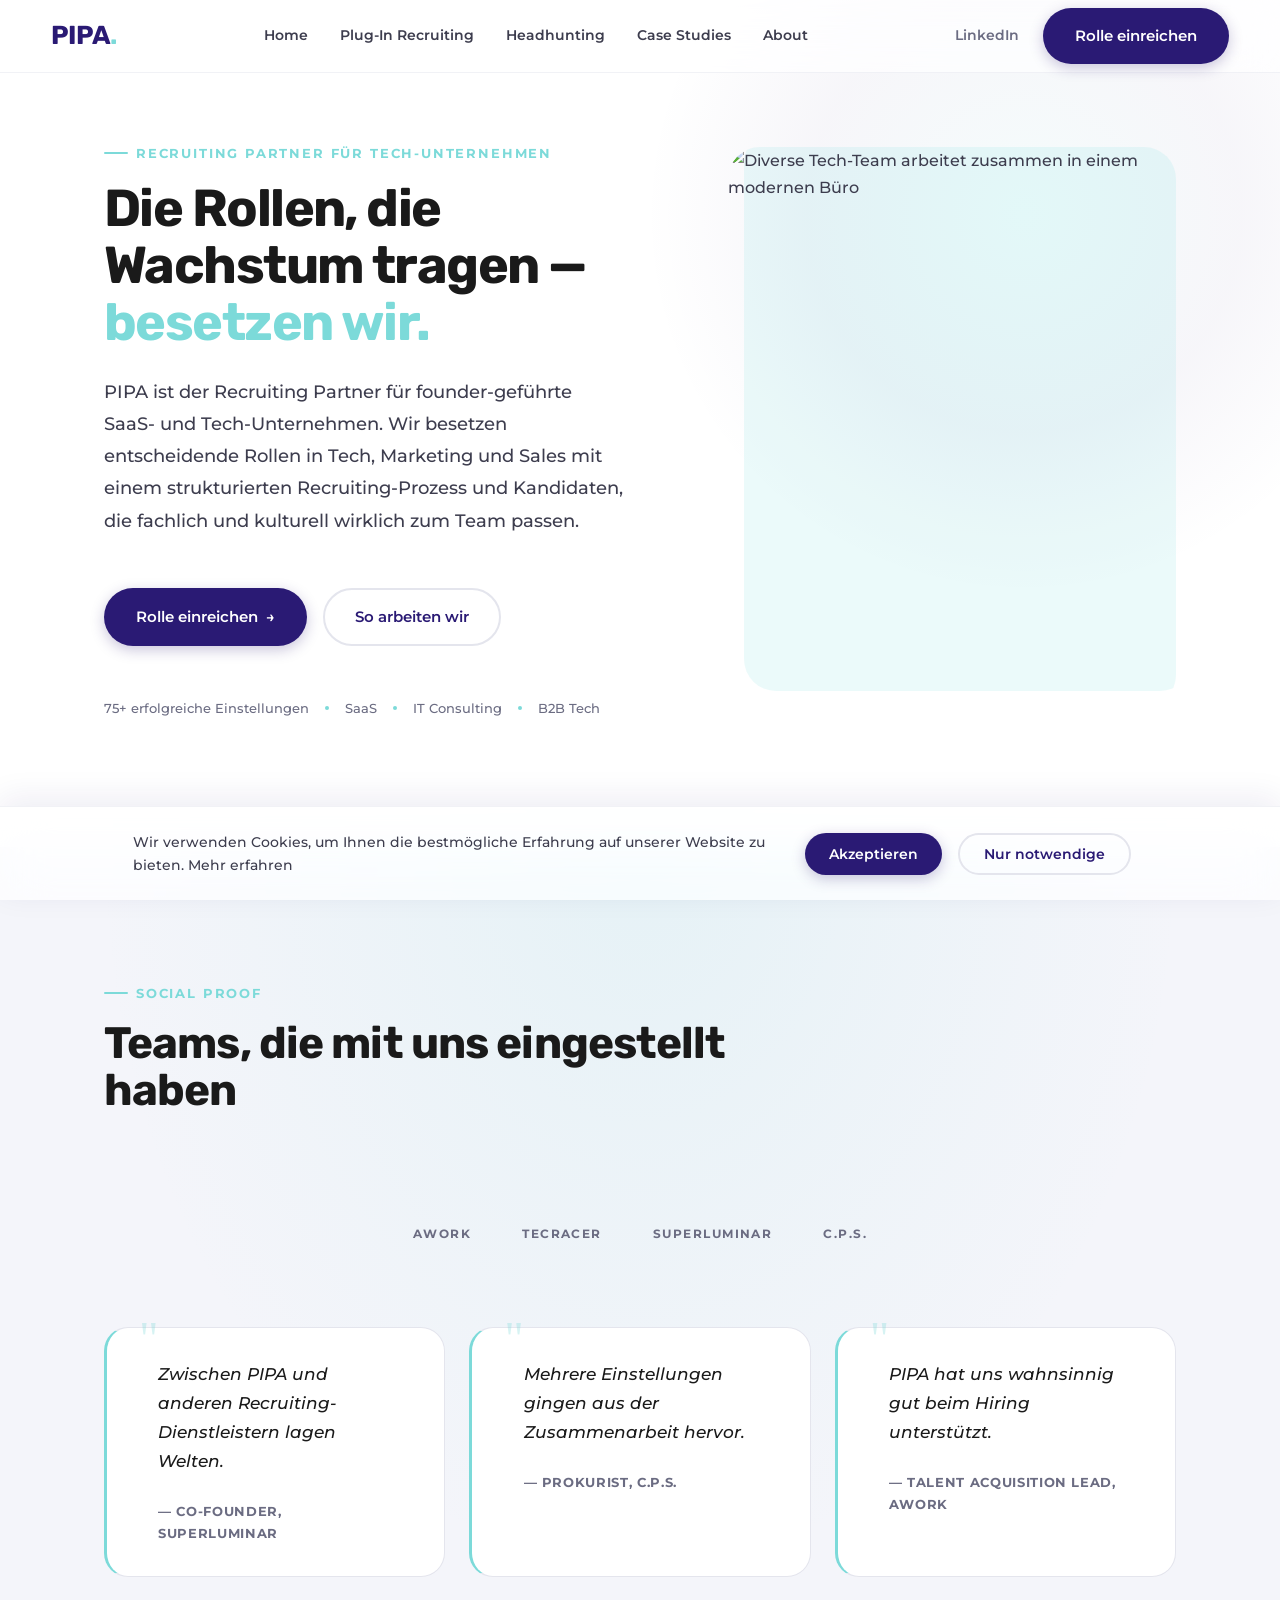
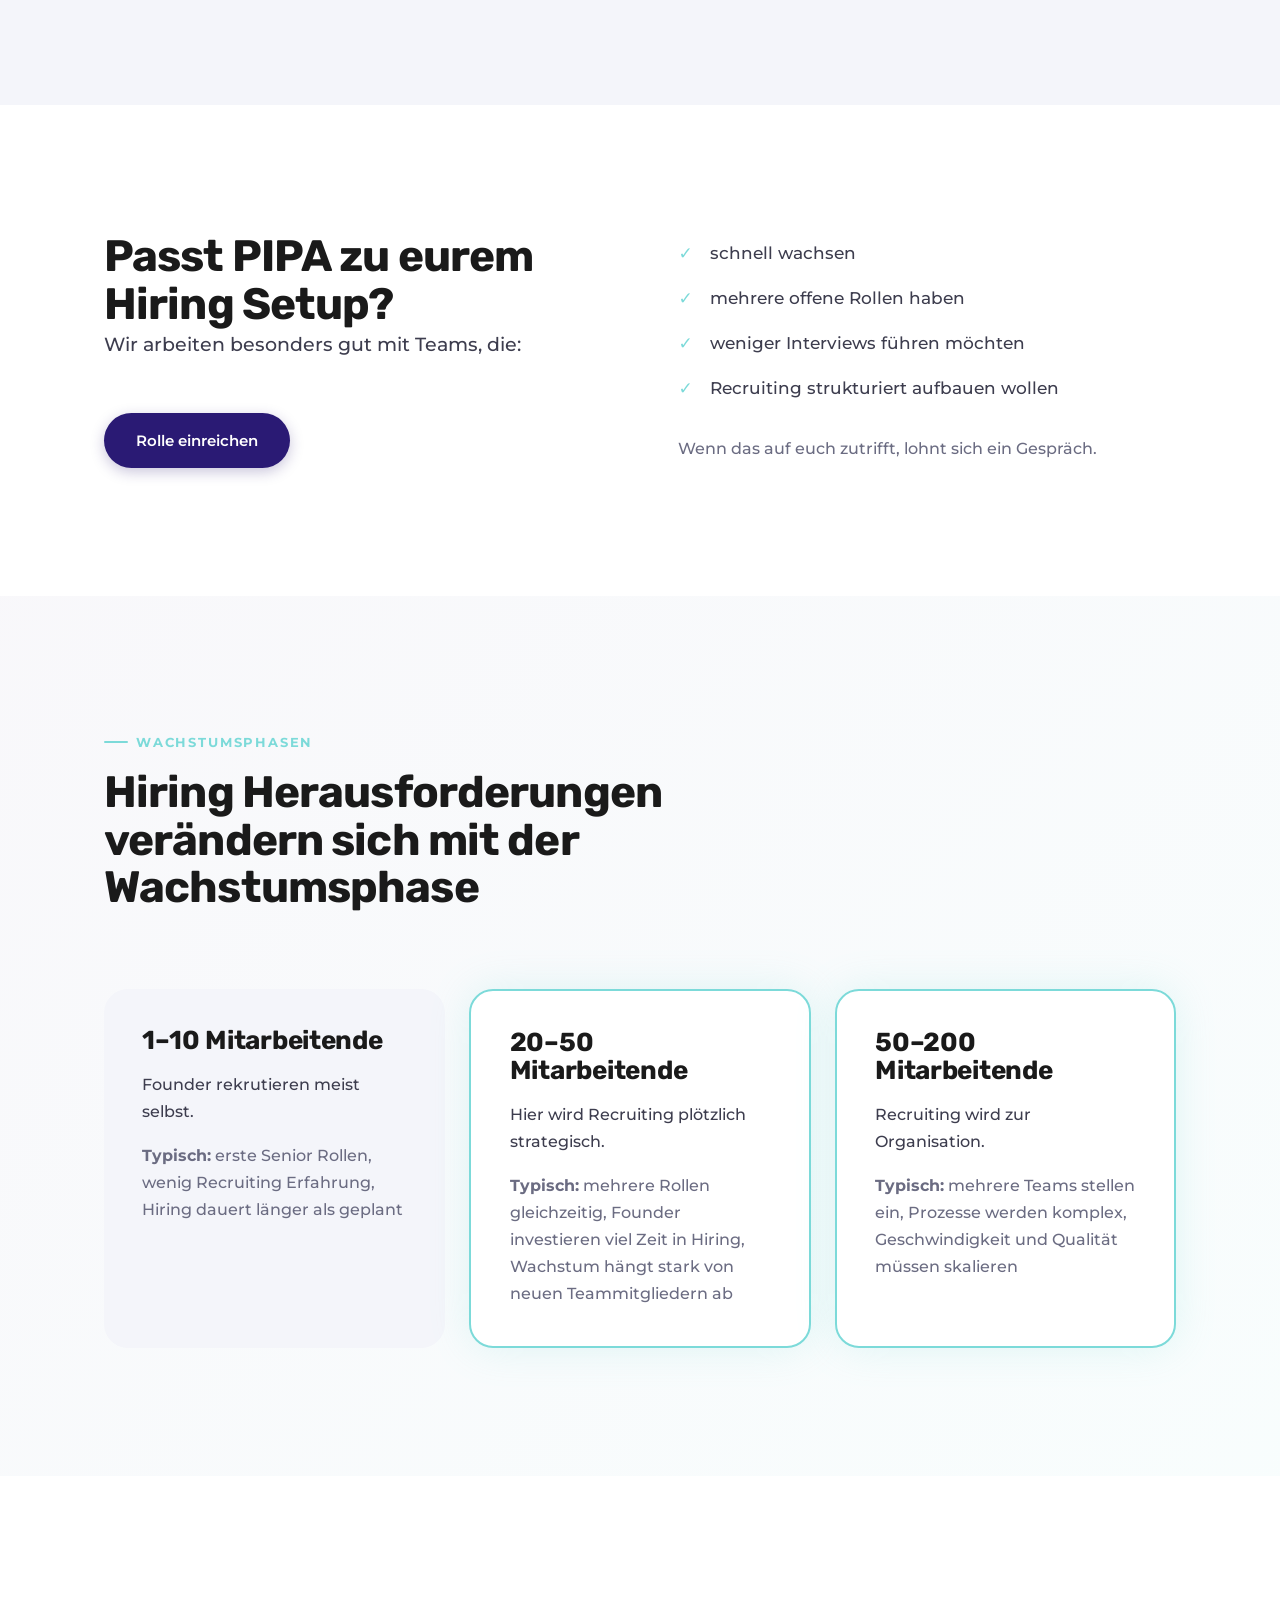
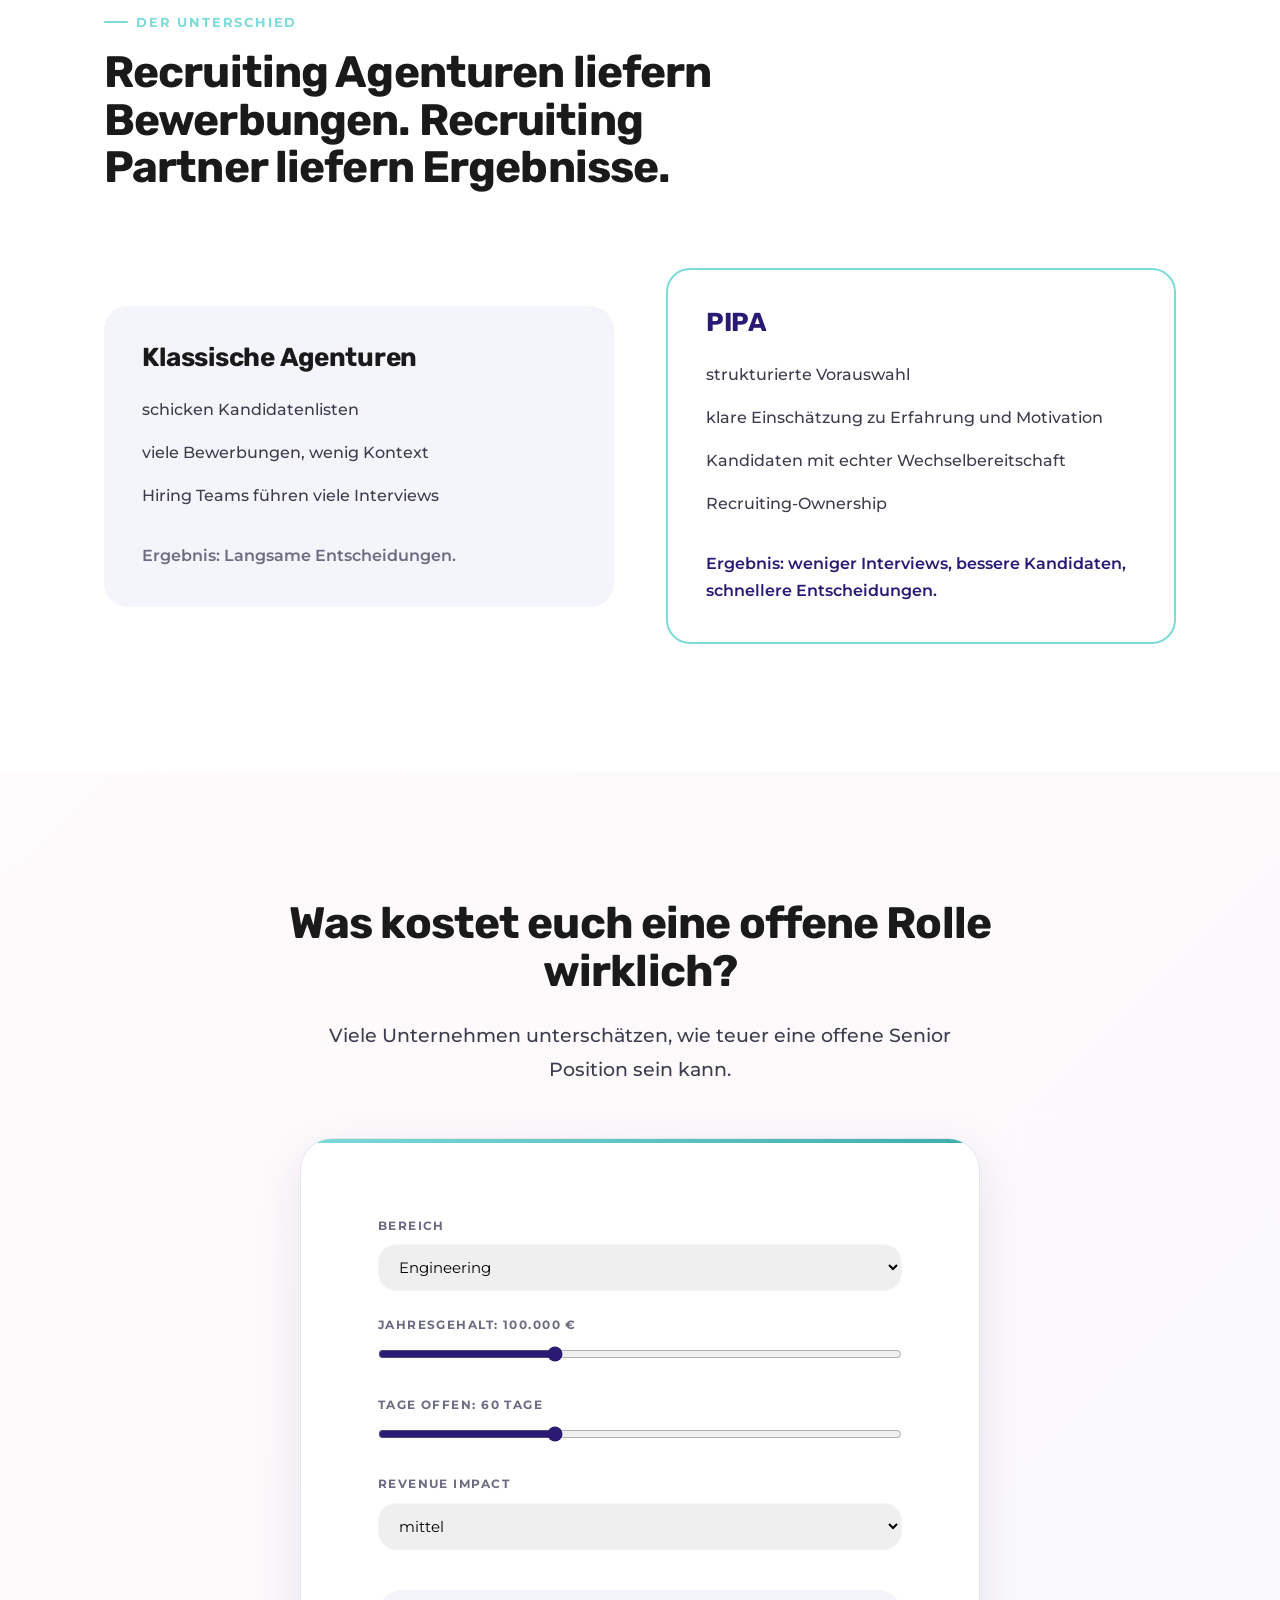
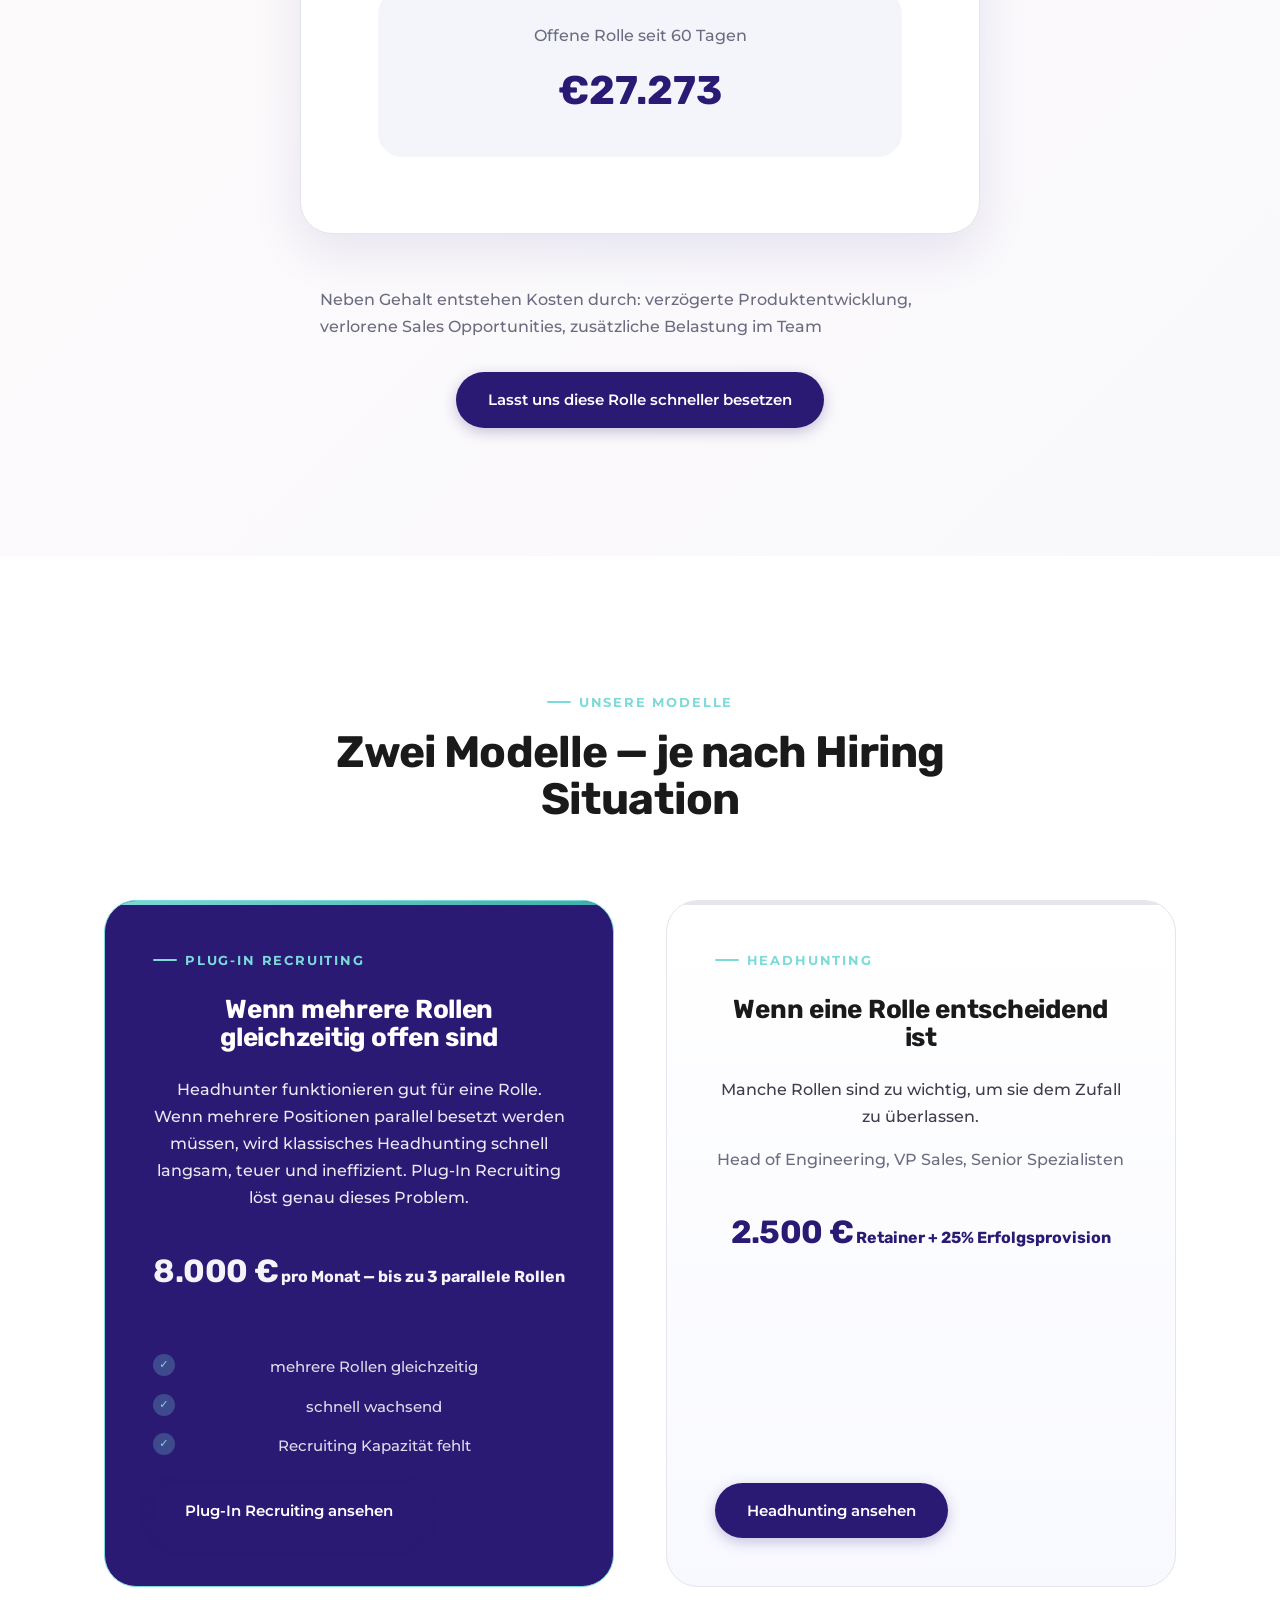
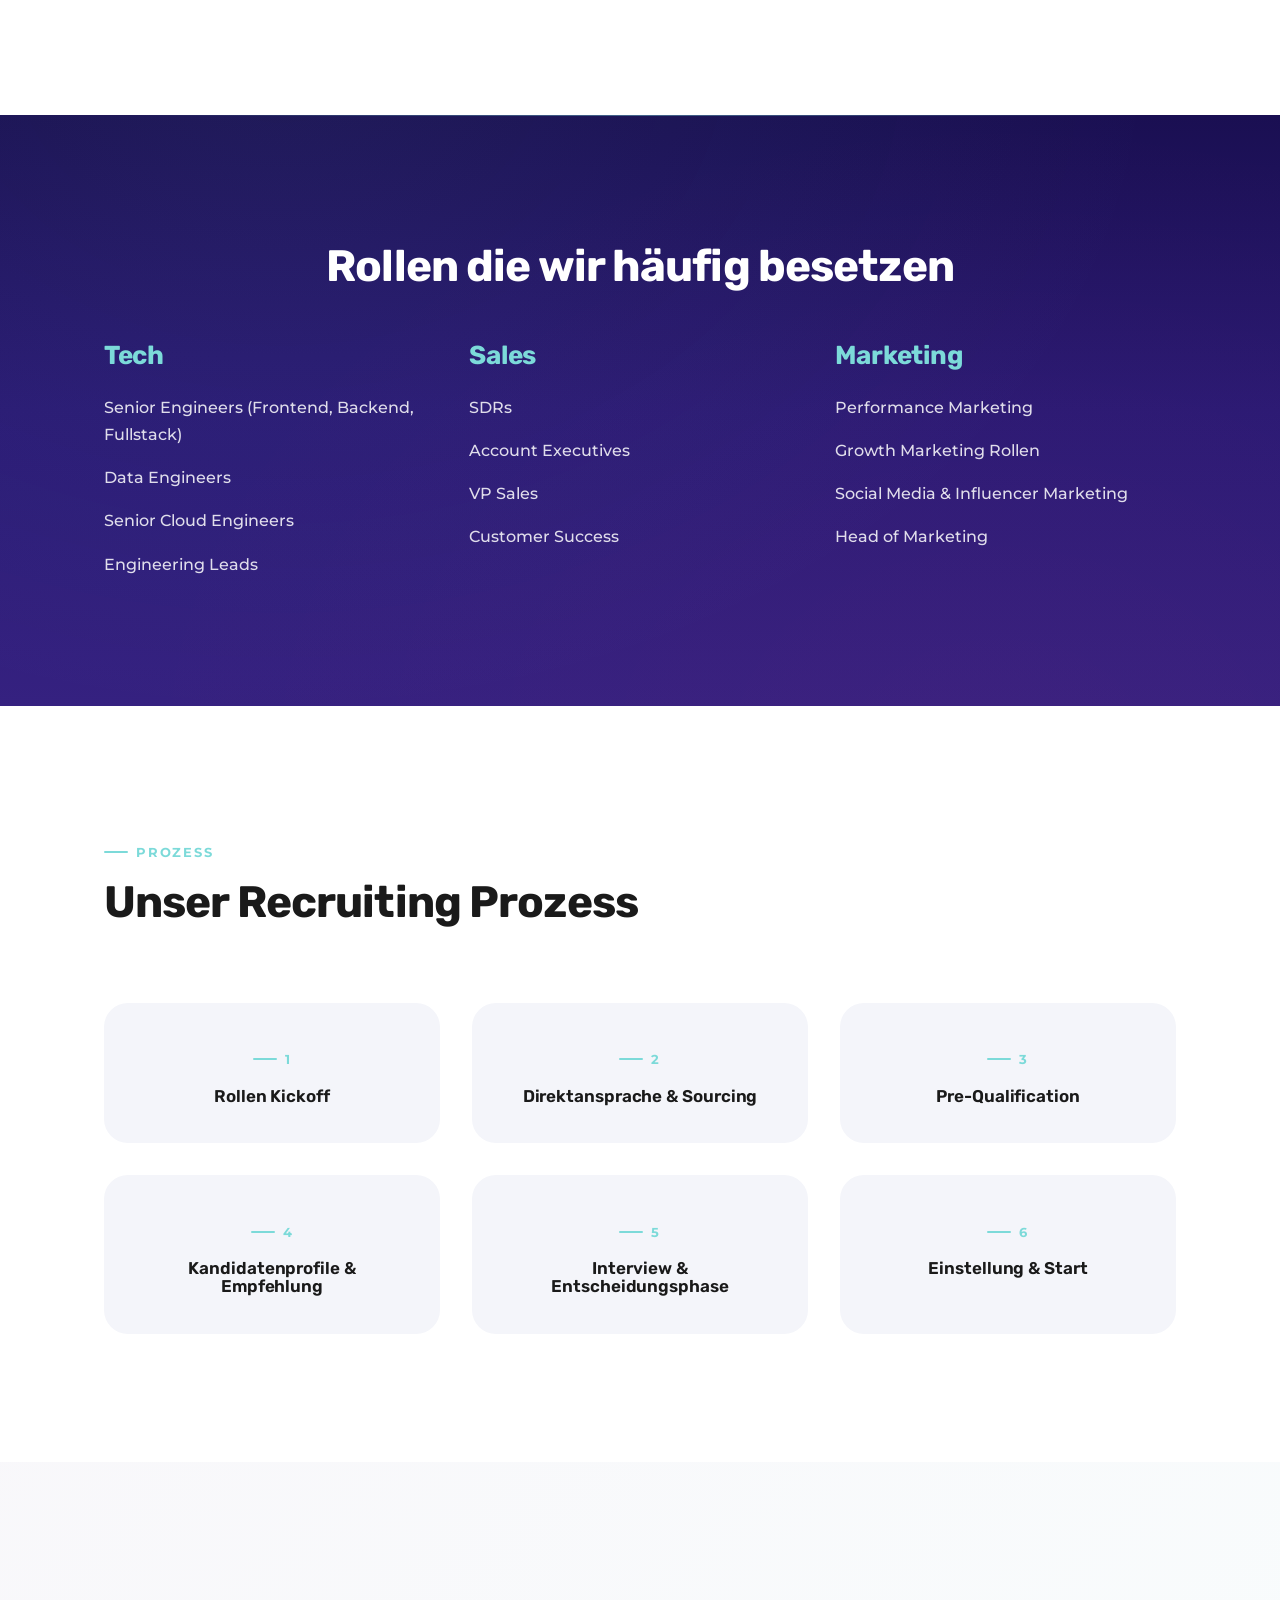
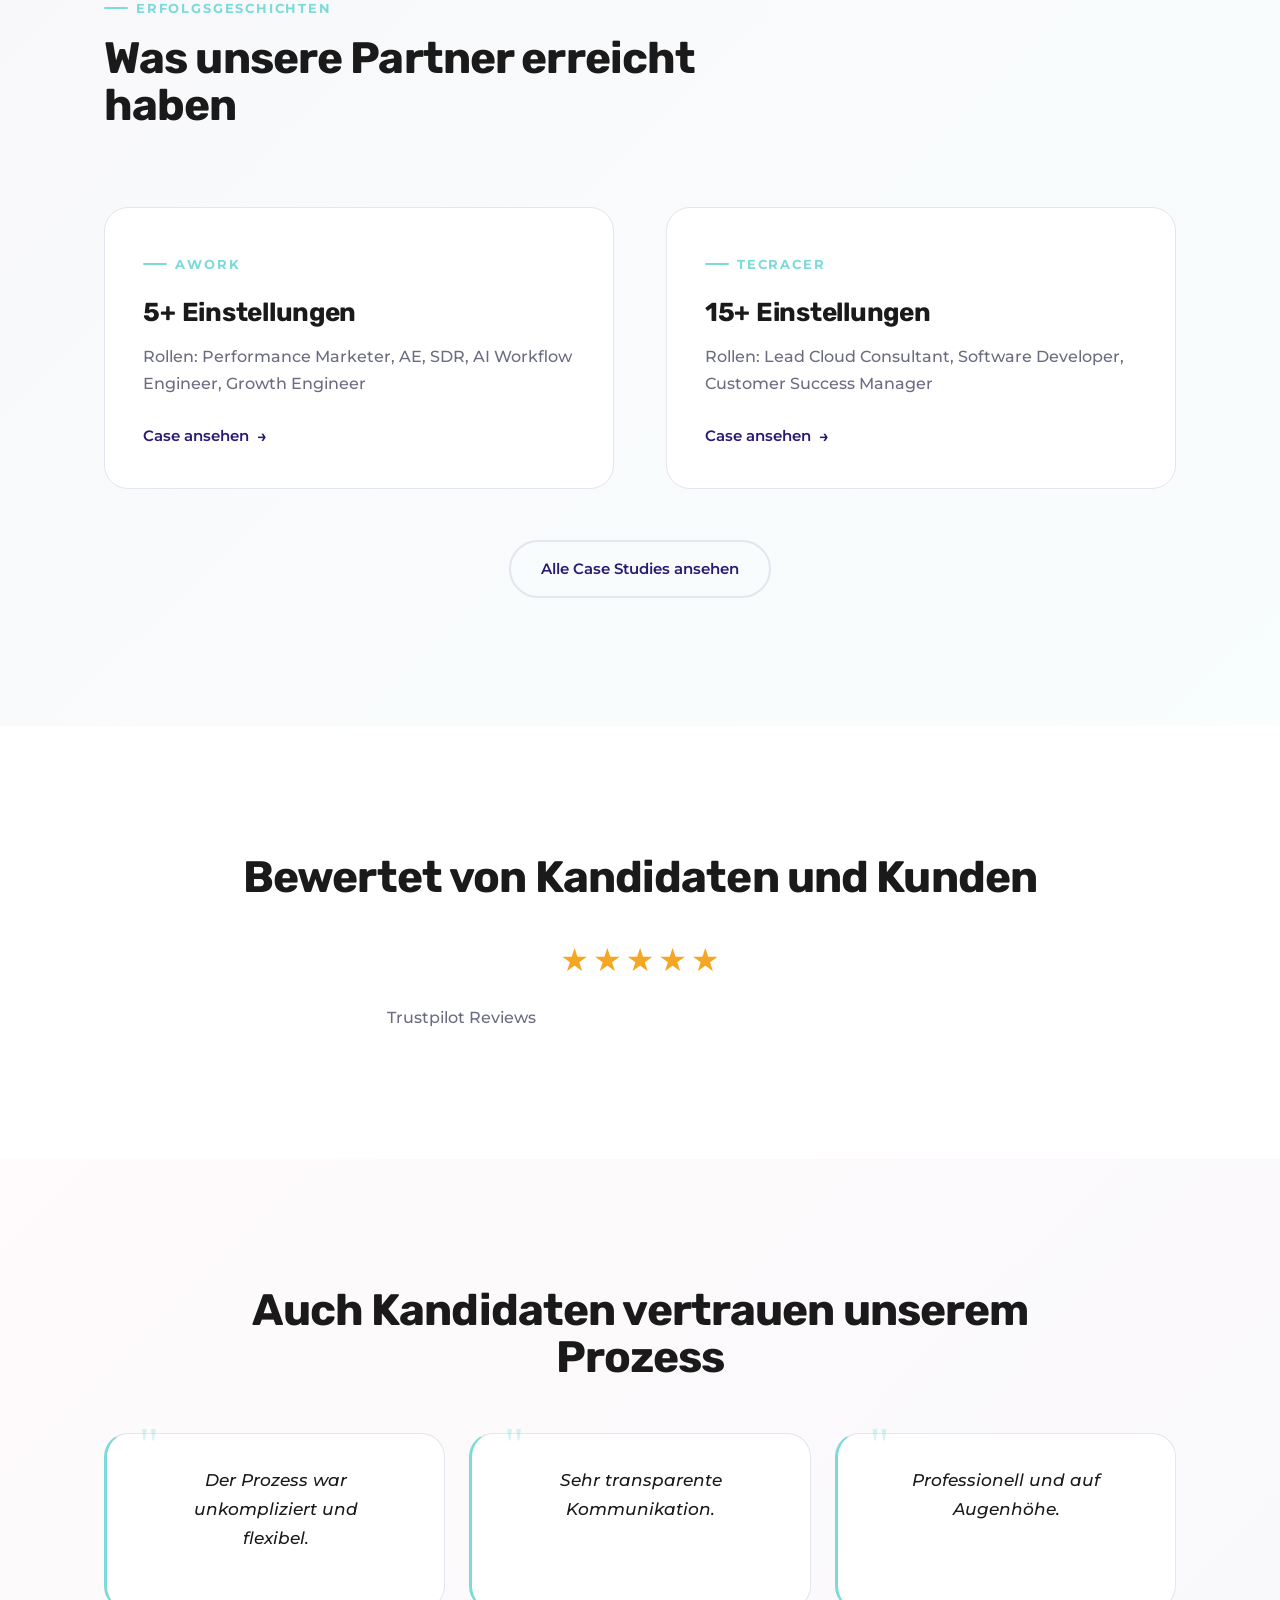
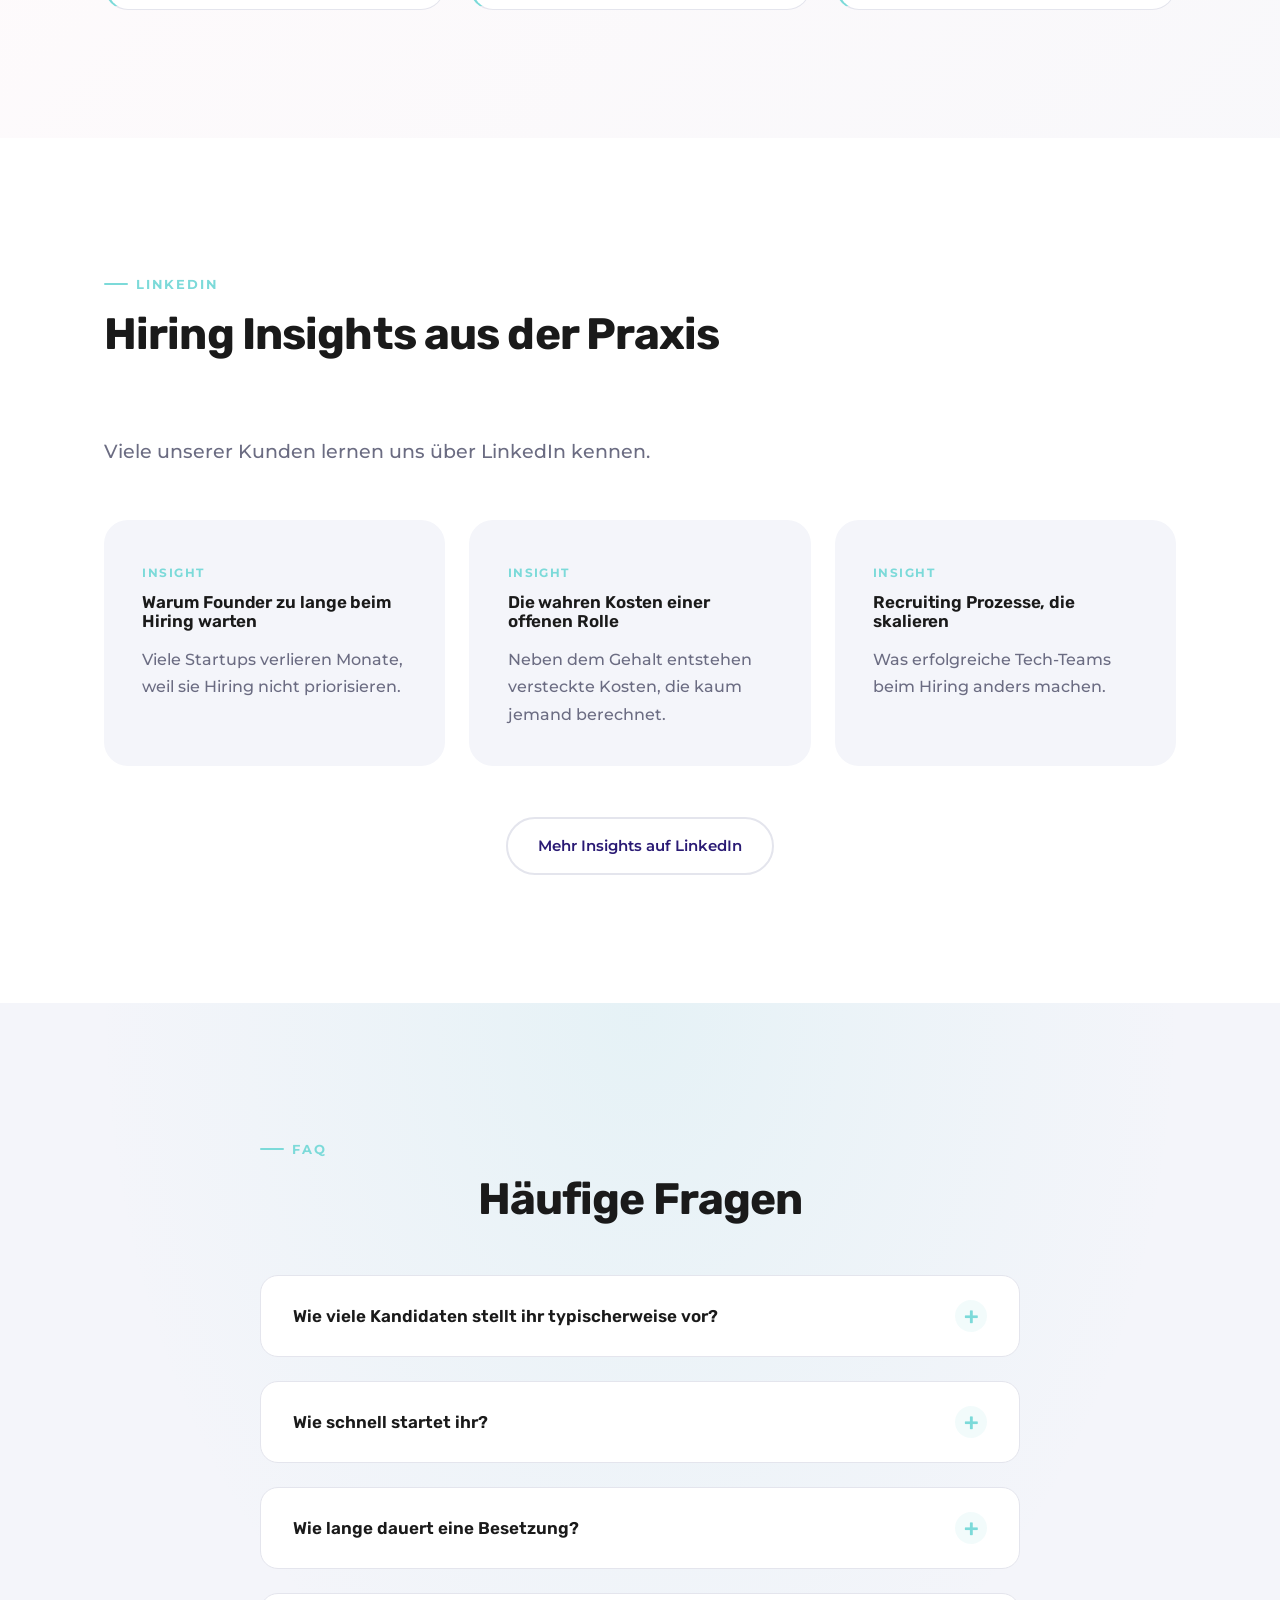
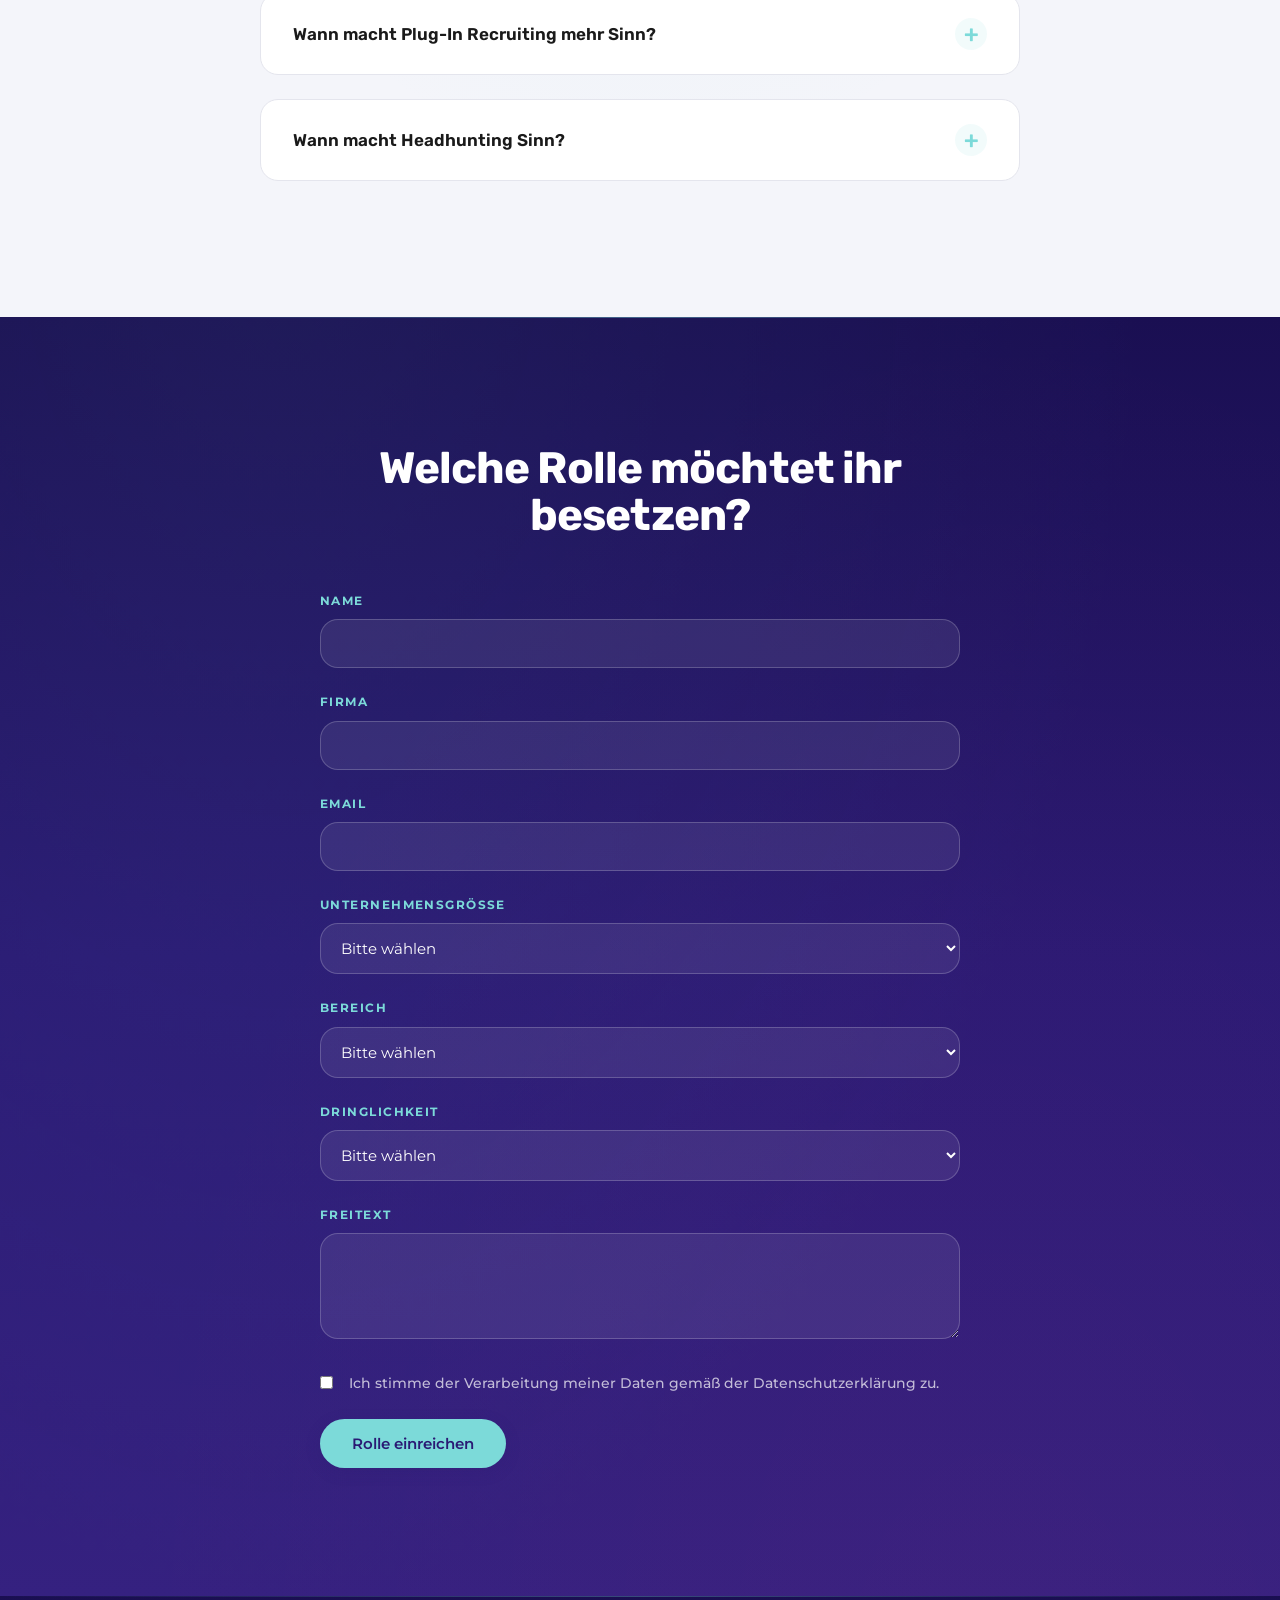
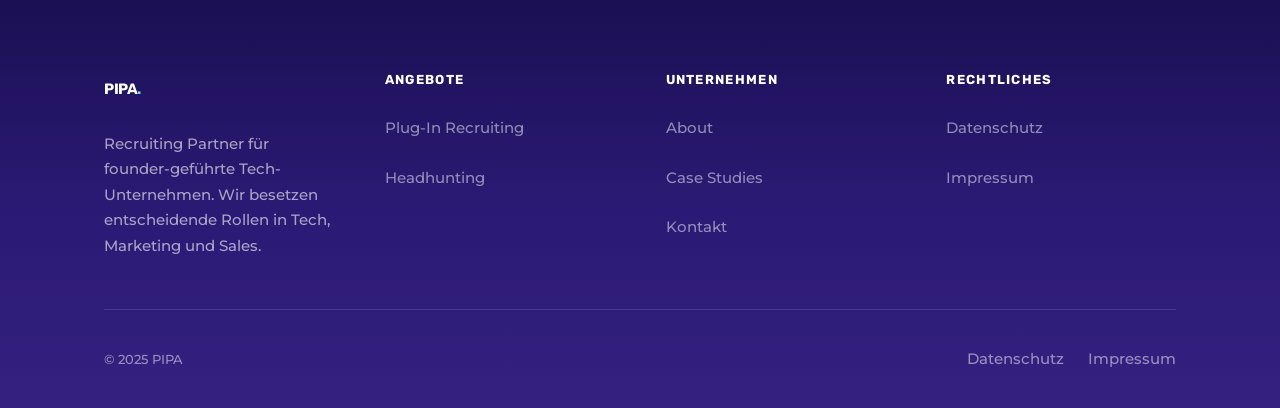
==== index.html @ 4218ee97 "Initial commit: PIPA recruiting website Multi-page static site for PIPA — recruiting partner for fou" ====
<!DOCTYPE html>
<html lang="de">
<head>
  <meta charset="UTF-8">
  <meta name="viewport" content="width=device-width, initial-scale=1.0">
  <meta name="description" content="PIPA ist der Recruiting Partner für founder-geführte SaaS- und Tech-Unternehmen. Wir besetzen entscheidende Rollen in Tech, Marketing und Sales.">
  <title>PIPA — Recruiting Partner für founder-geführte Tech-Unternehmen</title>
  <link rel="preconnect" href="https://fonts.googleapis.com">
  <link rel="preconnect" href="https://fonts.gstatic.com" crossorigin>
  <link href="https://fonts.googleapis.com/css2?family=Rubik:wght@400;500;700&family=Montserrat:wght@400;500;600;700&display=swap" rel="stylesheet">
  <link rel="stylesheet" href="styles.css">
</head>
<body>
  <a href="#main-content" class="skip-link">Zum Inhalt springen</a>

  <!-- ========== HEADER ========== -->
  <header class="header" role="banner">
    <div class="header-inner">
      <a href="index.html" class="logo">PIPA<span>.</span></a>

      <nav class="nav-desktop" role="navigation" aria-label="Hauptnavigation">
        <a href="index.html">Home</a>
        <a href="plug-in-recruiting.html">Plug-In Recruiting</a>
        <a href="headhunting.html">Headhunting</a>
        <a href="case-studies.html">Case Studies</a>
        <a href="about.html">About</a>
      </nav>

      <div class="nav-right">
        <a href="https://www.linkedin.com/company/pipa" target="_blank" rel="noopener" class="nav-link-secondary" aria-label="LinkedIn">LinkedIn</a>
        <a href="#cta-form" class="btn-primary">Rolle einreichen</a>
      </div>

      <button class="burger" aria-label="Menü öffnen">
        <span></span>
        <span></span>
        <span></span>
      </button>
    </div>

    <nav class="mobile-nav" role="navigation" aria-label="Mobile Navigation">
      <a href="index.html">Home</a>
      <a href="plug-in-recruiting.html">Plug-In Recruiting</a>
      <a href="headhunting.html">Headhunting</a>
      <a href="case-studies.html">Case Studies</a>
      <a href="about.html">About</a>
      <a href="https://www.linkedin.com/company/pipa" target="_blank" rel="noopener">LinkedIn</a>
      <a href="#cta-form" class="btn-primary">Rolle einreichen</a>
    </nav>
  </header>

  <main id="main-content">

    <!-- ========== SECTION 1 — HERO ========== -->
    <section class="hero">
      <div class="container">
        <div class="fade-in grid-2 hero-grid">
          <div class="hero-content fade-in-left">
            <span class="eyebrow">Recruiting Partner für Tech-Unternehmen</span>
            <h1>Die Rollen, die Wachstum tragen —<br> <span style="color: var(--accent);">besetzen wir.</span></h1>
            <p class="subheadline">PIPA ist der Recruiting Partner für founder-geführte SaaS- und Tech-Unternehmen. Wir besetzen entscheidende Rollen in Tech, Marketing und Sales mit einem strukturierten Recruiting-Prozess und Kandidaten, die fachlich und kulturell wirklich zum Team passen.</p>
            <div class="btn-row">
              <a href="#cta-form" class="btn-primary">Rolle einreichen <span class="arrow">→</span></a>
              <a href="#angebote" class="btn-secondary">So arbeiten wir</a>
            </div>
            <div class="trust-line" style="margin-top: var(--space-xl);">
              <span>75+ erfolgreiche Einstellungen</span>
              <span class="dot"></span>
              <span>SaaS</span>
              <span class="dot"></span>
              <span>IT Consulting</span>
              <span class="dot"></span>
              <span>B2B Tech</span>
            </div>
          </div>
          <div class="hero-image fade-in-right">
            <img src="https://images.unsplash.com/photo-1522071820081-009f0129c71c?w=800&h=1000&fit=crop&crop=faces" alt="Diverse Tech-Team arbeitet zusammen in einem modernen Büro" class="hero-img" loading="eager">
          </div>
        </div>
      </div>
    </section>

    <!-- ========== SECTION 2 — TRUST ========== -->
    <section class="section-light">
      <div class="container">
        <div class="fade-in">
          <div class="section-header-left"><span class="eyebrow">Social Proof</span><h2>Teams, die mit uns eingestellt haben</h2></div>
          <div class="logo-row" style="display: flex; flex-wrap: wrap; justify-content: center; gap: var(--space-xl); margin-top: var(--space-xl); margin-bottom: var(--space-xl);">
            <span class="small-label" style="color: var(--muted);">awork</span>
            <span class="small-label" style="color: var(--muted);">tecRacer</span>
            <span class="small-label" style="color: var(--muted);">superluminar</span>
            <span class="small-label" style="color: var(--muted);">c.p.s.</span>
          </div>
          <div class="grid-3 stagger-children">
            <div class="testimonial-card">
              <div class="quote-mark">"</div>
              <blockquote>Zwischen PIPA und anderen Recruiting-Dienstleistern lagen Welten.</blockquote>
              <p class="source">— Co-Founder, superluminar</p>
            </div>
            <div class="testimonial-card">
              <div class="quote-mark">"</div>
              <blockquote>Mehrere Einstellungen gingen aus der Zusammenarbeit hervor.</blockquote>
              <p class="source">— Prokurist, c.p.s.</p>
            </div>
            <div class="testimonial-card">
              <div class="quote-mark">"</div>
              <blockquote>PIPA hat uns wahnsinnig gut beim Hiring unterstützt.</blockquote>
              <p class="source">— Talent Acquisition Lead, awork</p>
            </div>
          </div>
        </div>
      </div>
    </section>

    <!-- ========== SECTION 3 — FIT CHECK ========== -->
    <section>
      <div class="container">
        <div class="fade-in split-layout">
          <div>
            <h2>Passt PIPA zu eurem Hiring Setup?</h2>
            <p class="body-large">Wir arbeiten besonders gut mit Teams, die:</p>
            <div class="btn-row">
              <a href="#cta-form" class="btn-primary">Rolle einreichen</a>
            </div>
          </div>
          <div>
            <ul style="display: flex; flex-direction: column; gap: var(--space-sm);">
              <li style="padding-left: 32px; position: relative; font-size: 1.0625rem;">
                <span style="position: absolute; left: 0; color: var(--accent); font-weight: 700;">&#10003;</span>
                schnell wachsen
              </li>
              <li style="padding-left: 32px; position: relative; font-size: 1.0625rem;">
                <span style="position: absolute; left: 0; color: var(--accent); font-weight: 700;">&#10003;</span>
                mehrere offene Rollen haben
              </li>
              <li style="padding-left: 32px; position: relative; font-size: 1.0625rem;">
                <span style="position: absolute; left: 0; color: var(--accent); font-weight: 700;">&#10003;</span>
                weniger Interviews führen möchten
              </li>
              <li style="padding-left: 32px; position: relative; font-size: 1.0625rem;">
                <span style="position: absolute; left: 0; color: var(--accent); font-weight: 700;">&#10003;</span>
                Recruiting strukturiert aufbauen wollen
              </li>
            </ul>
            <p class="body-standard" style="margin-top: var(--space-lg); color: var(--muted);">Wenn das auf euch zutrifft, lohnt sich ein Gespräch.</p>
          </div>
        </div>
      </div>
    </section>

    <!-- ========== SECTION 4 — HIRING STAGES ========== -->
    <section class="section-tinted">
      <div class="container">
        <div class="fade-in">
          <div class="section-header-left"><span class="eyebrow">Wachstumsphasen</span><h2>Hiring Herausforderungen verändern sich mit der Wachstumsphase</h2></div>
          <div class="grid-3" style="margin-top: var(--space-xl);">
            <div class="card card-light">
              <h3 style="margin-bottom: var(--space-sm);">1–10 Mitarbeitende</h3>
              <p class="body-standard">Founder rekrutieren meist selbst.</p>
              <p class="body-standard" style="margin-top: var(--space-sm); color: var(--muted);"><strong>Typisch:</strong> erste Senior Rollen, wenig Recruiting Erfahrung, Hiring dauert länger als geplant</p>
            </div>
            <div class="card card-accent">
              <h3 style="margin-bottom: var(--space-sm);">20–50 Mitarbeitende</h3>
              <p class="body-standard">Hier wird Recruiting plötzlich strategisch.</p>
              <p class="body-standard" style="margin-top: var(--space-sm); color: var(--muted);"><strong>Typisch:</strong> mehrere Rollen gleichzeitig, Founder investieren viel Zeit in Hiring, Wachstum hängt stark von neuen Teammitgliedern ab</p>
            </div>
            <div class="card card-accent">
              <h3 style="margin-bottom: var(--space-sm);">50–200 Mitarbeitende</h3>
              <p class="body-standard">Recruiting wird zur Organisation.</p>
              <p class="body-standard" style="margin-top: var(--space-sm); color: var(--muted);"><strong>Typisch:</strong> mehrere Teams stellen ein, Prozesse werden komplex, Geschwindigkeit und Qualität müssen skalieren</p>
            </div>
          </div>
        </div>
      </div>
    </section>

    <!-- ========== SECTION 5 — DIFFERENZIERUNG ========== -->
    <section>
      <div class="container">
        <div class="fade-in">
          <div class="section-header-left"><span class="eyebrow">Der Unterschied</span><h2>Recruiting Agenturen liefern Bewerbungen. Recruiting Partner liefern Ergebnisse.</h2></div>
          <div class="grid-2" style="margin-top: var(--space-xl);">
            <div class="card card-light" style="background: var(--light-bg);">
              <h3 style="margin-bottom: var(--space-md);">Klassische Agenturen</h3>
              <ul style="display: flex; flex-direction: column; gap: var(--space-sm);">
                <li class="body-standard">schicken Kandidatenlisten</li>
                <li class="body-standard">viele Bewerbungen, wenig Kontext</li>
                <li class="body-standard">Hiring Teams führen viele Interviews</li>
              </ul>
              <p style="margin-top: var(--space-lg); font-weight: 600; color: var(--muted);">Ergebnis: Langsame Entscheidungen.</p>
            </div>
            <div class="card" style="border: 2px solid var(--accent);">
              <h3 style="margin-bottom: var(--space-md); color: var(--primary);">PIPA</h3>
              <ul style="display: flex; flex-direction: column; gap: var(--space-sm);">
                <li class="body-standard">strukturierte Vorauswahl</li>
                <li class="body-standard">klare Einschätzung zu Erfahrung und Motivation</li>
                <li class="body-standard">Kandidaten mit echter Wechselbereitschaft</li>
                <li class="body-standard">Recruiting-Ownership</li>
              </ul>
              <p style="margin-top: var(--space-lg); font-weight: 600; color: var(--primary);">Ergebnis: weniger Interviews, bessere Kandidaten, schnellere Entscheidungen.</p>
            </div>
          </div>
        </div>
      </div>
    </section>

    <!-- ========== SECTION 6 — VACANCY COST CALCULATOR ========== -->
    <section class="section-warm">
      <div class="container">
        <div class="fade-in text-center">
          <h2>Was kostet euch eine offene Rolle wirklich?</h2>
          <p class="body-large" style="margin-top: var(--space-md); max-width: 640px; margin-left: auto; margin-right: auto;">Viele Unternehmen unterschätzen, wie teuer eine offene Senior Position sein kann.</p>

          <div class="calculator-card card" style="max-width: 680px; margin: var(--space-xl) auto 0; text-align: left;">
            <div style="display: flex; flex-direction: column; gap: var(--space-md);">

              <div>
                <label for="role-type" class="small-label" style="display: block; margin-bottom: var(--space-xs);">Bereich</label>
                <select id="role-type" style="width: 100%; padding: 12px 16px; border-radius: var(--radius-md); border: 1px solid var(--light-bg); font-family: var(--font-body); font-size: 0.9375rem;">
                  <option value="engineering">Engineering</option>
                  <option value="sales">Sales</option>
                  <option value="marketing">Marketing</option>
                  <option value="leadership">Leadership</option>
                </select>
              </div>

              <div>
                <label for="salary" class="small-label" style="display: block; margin-bottom: var(--space-xs);">Jahresgehalt: <span id="salary-value">100.000 €</span></label>
                <input type="range" id="salary" min="50000" max="200000" value="100000" step="5000" style="width: 100%; accent-color: var(--primary);">
              </div>

              <div>
                <label for="days-open" class="small-label" style="display: block; margin-bottom: var(--space-xs);">Tage offen: <span id="days-value">60 Tage</span></label>
                <input type="range" id="days-open" min="0" max="180" value="60" step="5" style="width: 100%; accent-color: var(--primary);">
              </div>

              <div>
                <label for="revenue-impact" class="small-label" style="display: block; margin-bottom: var(--space-xs);">Revenue Impact</label>
                <select id="revenue-impact" style="width: 100%; padding: 12px 16px; border-radius: var(--radius-md); border: 1px solid var(--light-bg); font-family: var(--font-body); font-size: 0.9375rem;">
                  <option value="0.5">niedrig</option>
                  <option value="1" selected>mittel</option>
                  <option value="1.5">hoch</option>
                </select>
              </div>

              <div style="background: var(--light-bg); border-radius: var(--radius-lg); padding: var(--space-lg); text-align: center; margin-top: var(--space-sm);">
                <p id="output-days" class="body-standard" style="color: var(--muted);">Offene Rolle seit 60 Tagen</p>
                <p id="output-cost" style="font-family: var(--font-heading); font-size: 2.5rem; font-weight: 700; color: var(--primary); margin-top: var(--space-xs);">€27.273</p>
              </div>
            </div>
          </div>

          <div style="max-width: 640px; margin: var(--space-xl) auto 0; text-align: left;">
            <p class="body-standard" style="color: var(--muted);">Neben Gehalt entstehen Kosten durch: verzögerte Produktentwicklung, verlorene Sales Opportunities, zusätzliche Belastung im Team</p>
          </div>
          <div class="btn-row" style="justify-content: center; margin-top: var(--space-lg);">
            <a href="#cta-form" class="btn-primary">Lasst uns diese Rolle schneller besetzen</a>
          </div>
        </div>
      </div>
    </section>

    <!-- ========== SECTION 7 — ANGEBOTE ========== -->
    <section id="angebote">
      <div class="container">
        <div class="fade-in text-center">
          <div class="section-header"><span class="eyebrow">Unsere Modelle</span><h2>Zwei Modelle — je nach Hiring Situation</h2></div>
          <div class="grid-2 fade-in stagger-children" style="margin-top: var(--space-xl); align-items: stretch;">

            <div class="offer-card highlighted">
              <span class="eyebrow">Plug-In Recruiting</span>
              <h3 style="margin-top: var(--space-xs);">Wenn mehrere Rollen gleichzeitig offen sind</h3>
              <p class="body-standard" style="margin-top: var(--space-md);">Headhunter funktionieren gut für eine Rolle. Wenn mehrere Positionen parallel besetzt werden müssen, wird klassisches Headhunting schnell langsam, teuer und ineffizient. Plug-In Recruiting löst genau dieses Problem.</p>
              <p class="price"><span class="amount">8.000 €</span> pro Monat — bis zu 3 parallele Rollen</p>
              <ul>
                <li>mehrere Rollen gleichzeitig</li>
                <li>schnell wachsend</li>
                <li>Recruiting Kapazität fehlt</li>
              </ul>
              <a href="plug-in-recruiting.html" class="btn-primary" style="align-self: flex-start;">Plug-In Recruiting ansehen</a>
            </div>

            <div class="offer-card">
              <span class="eyebrow">Headhunting</span>
              <h3 style="margin-top: var(--space-xs);">Wenn eine Rolle entscheidend ist</h3>
              <p class="body-standard" style="margin-top: var(--space-md);">Manche Rollen sind zu wichtig, um sie dem Zufall zu überlassen.</p>
              <p class="body-standard" style="margin-top: var(--space-sm); color: var(--muted);">Head of Engineering, VP Sales, Senior Spezialisten</p>
              <p class="price"><span class="amount">2.500 €</span> Retainer + 25% Erfolgsprovision</p>
              <a href="headhunting.html" class="btn-primary" style="align-self: flex-start; margin-top: auto;">Headhunting ansehen</a>
            </div>

          </div>
        </div>
      </div>
    </section>

    <!-- ========== SECTION 8 — ROLLEN ========== -->
    <section class="section-dark">
      <div class="container">
        <div class="fade-in text-center">
          <h2>Rollen die wir häufig besetzen</h2>
          <div class="grid-3 stagger-children" style="margin-top: var(--space-xl); text-align: left;">
            <div>
              <h3 style="margin-bottom: var(--space-md); color: var(--accent);">Tech</h3>
              <ul style="display: flex; flex-direction: column; gap: var(--space-sm);">
                <li class="body-standard">Senior Engineers (Frontend, Backend, Fullstack)</li>
                <li class="body-standard">Data Engineers</li>
                <li class="body-standard">Senior Cloud Engineers</li>
                <li class="body-standard">Engineering Leads</li>
              </ul>
            </div>
            <div>
              <h3 style="margin-bottom: var(--space-md); color: var(--accent);">Sales</h3>
              <ul style="display: flex; flex-direction: column; gap: var(--space-sm);">
                <li class="body-standard">SDRs</li>
                <li class="body-standard">Account Executives</li>
                <li class="body-standard">VP Sales</li>
                <li class="body-standard">Customer Success</li>
              </ul>
            </div>
            <div>
              <h3 style="margin-bottom: var(--space-md); color: var(--accent);">Marketing</h3>
              <ul style="display: flex; flex-direction: column; gap: var(--space-sm);">
                <li class="body-standard">Performance Marketing</li>
                <li class="body-standard">Growth Marketing Rollen</li>
                <li class="body-standard">Social Media &amp; Influencer Marketing</li>
                <li class="body-standard">Head of Marketing</li>
              </ul>
            </div>
          </div>
        </div>
      </div>
    </section>

    <!-- ========== SECTION 9 — RECRUITING WORKFLOW ========== -->
    <section>
      <div class="container">
        <div class="fade-in">
          <div class="section-header-left"><span class="eyebrow">Prozess</span><h2>Unser Recruiting Prozess</h2></div>
          <div class="timeline fade-in stagger-children" style="display: grid; grid-template-columns: repeat(3, 1fr); gap: var(--space-lg); margin-top: var(--space-xl);">
            <div class="card card-light" style="text-align: center;">
              <span class="eyebrow">1</span>
              <h4>Rollen Kickoff</h4>
            </div>
            <div class="card card-light" style="text-align: center;">
              <span class="eyebrow">2</span>
              <h4>Direktansprache &amp; Sourcing</h4>
            </div>
            <div class="card card-light" style="text-align: center;">
              <span class="eyebrow">3</span>
              <h4>Pre-Qualification</h4>
            </div>
            <div class="card card-light" style="text-align: center;">
              <span class="eyebrow">4</span>
              <h4>Kandidatenprofile &amp; Empfehlung</h4>
            </div>
            <div class="card card-light" style="text-align: center;">
              <span class="eyebrow">5</span>
              <h4>Interview &amp; Entscheidungsphase</h4>
            </div>
            <div class="card card-light" style="text-align: center;">
              <span class="eyebrow">6</span>
              <h4>Einstellung &amp; Start</h4>
            </div>
          </div>
        </div>
      </div>
    </section>

    <!-- ========== SECTION 10 — CASE STUDIES TEASER ========== -->
    <section class="section-tinted">
      <div class="container">
        <div class="fade-in">
          <div class="section-header-left"><span class="eyebrow">Erfolgsgeschichten</span><h2>Was unsere Partner erreicht haben</h2></div>
          <div class="grid-2" style="margin-top: var(--space-xl); text-align: left;">

            <div class="card">
              <span class="eyebrow">awork</span>
              <h3 style="margin-top: var(--space-xs);">5+ Einstellungen</h3>
              <p class="body-standard" style="margin-top: var(--space-sm); color: var(--muted);">Rollen: Performance Marketer, AE, SDR, AI Workflow Engineer, Growth Engineer</p>
              <a href="case-studies.html" class="btn-text" style="margin-top: var(--space-md);">Case ansehen <span class="arrow">&rarr;</span></a>
            </div>

            <div class="card">
              <span class="eyebrow">tecRacer</span>
              <h3 style="margin-top: var(--space-xs);">15+ Einstellungen</h3>
              <p class="body-standard" style="margin-top: var(--space-sm); color: var(--muted);">Rollen: Lead Cloud Consultant, Software Developer, Customer Success Manager</p>
              <a href="case-studies.html" class="btn-text" style="margin-top: var(--space-md);">Case ansehen <span class="arrow">&rarr;</span></a>
            </div>

          </div>
          <div class="btn-row" style="justify-content: center; margin-top: var(--space-xl);">
            <a href="case-studies.html" class="btn-secondary">Alle Case Studies ansehen</a>
          </div>
        </div>
      </div>
    </section>

    <!-- ========== SECTION 11 — TRUSTPILOT ========== -->
    <section>
      <div class="container">
        <div class="fade-in text-center">
          <h2>Bewertet von Kandidaten und Kunden</h2>
          <div style="margin-top: var(--space-lg); font-size: 2rem; color: #f5a623; display: flex; justify-content: center; gap: 4px;">
            <span>&#9733;</span>
            <span>&#9733;</span>
            <span>&#9733;</span>
            <span>&#9733;</span>
            <span>&#9733;</span>
          </div>
          <p class="body-standard" style="margin-top: var(--space-sm); color: var(--muted);">Trustpilot Reviews</p>
        </div>
      </div>
    </section>

    <!-- ========== SECTION 12 — CANDIDATE VOICES ========== -->
    <section class="section-warm">
      <div class="container">
        <div class="fade-in text-center">
          <h2>Auch Kandidaten vertrauen unserem Prozess</h2>
          <div class="grid-3" style="margin-top: var(--space-xl);">
            <div class="testimonial-card">
              <div class="quote-mark">"</div>
              <blockquote>Der Prozess war unkompliziert und flexibel.</blockquote>
            </div>
            <div class="testimonial-card">
              <div class="quote-mark">"</div>
              <blockquote>Sehr transparente Kommunikation.</blockquote>
            </div>
            <div class="testimonial-card">
              <div class="quote-mark">"</div>
              <blockquote>Professionell und auf Augenhöhe.</blockquote>
            </div>
          </div>
        </div>
      </div>
    </section>

    <!-- ========== SECTION 13 — LINKEDIN INSIGHTS ========== -->
    <section>
      <div class="container">
        <div class="fade-in">
          <div class="section-header-left"><span class="eyebrow">LinkedIn</span><h2>Hiring Insights aus der Praxis</h2></div>
          <p class="body-large" style="margin-top: var(--space-md); color: var(--muted);">Viele unserer Kunden lernen uns über LinkedIn kennen.</p>
          <div class="grid-3" style="margin-top: var(--space-xl); text-align: left;">
            <div class="card card-light">
              <span class="small-label" style="color: var(--accent);">Insight</span>
              <h4 style="margin-top: var(--space-xs);">Warum Founder zu lange beim Hiring warten</h4>
              <p class="body-standard" style="margin-top: var(--space-sm); color: var(--muted);">Viele Startups verlieren Monate, weil sie Hiring nicht priorisieren.</p>
            </div>
            <div class="card card-light">
              <span class="small-label" style="color: var(--accent);">Insight</span>
              <h4 style="margin-top: var(--space-xs);">Die wahren Kosten einer offenen Rolle</h4>
              <p class="body-standard" style="margin-top: var(--space-sm); color: var(--muted);">Neben dem Gehalt entstehen versteckte Kosten, die kaum jemand berechnet.</p>
            </div>
            <div class="card card-light">
              <span class="small-label" style="color: var(--accent);">Insight</span>
              <h4 style="margin-top: var(--space-xs);">Recruiting Prozesse, die skalieren</h4>
              <p class="body-standard" style="margin-top: var(--space-sm); color: var(--muted);">Was erfolgreiche Tech-Teams beim Hiring anders machen.</p>
            </div>
          </div>
          <div class="btn-row" style="justify-content: center; margin-top: var(--space-xl);">
            <a href="https://www.linkedin.com/company/pipa" target="_blank" rel="noopener" class="btn-secondary">Mehr Insights auf LinkedIn</a>
          </div>
        </div>
      </div>
    </section>

    <!-- ========== SECTION 14 — FAQ ========== -->
    <section class="section-light">
      <div class="container">
        <div class="fade-in" style="max-width: 760px; margin: 0 auto;">
          <span class="eyebrow">FAQ</span>
          <h2 class="text-center">Häufige Fragen</h2>
          <div class="accordion" style="margin-top: var(--space-xl); display: flex; flex-direction: column; gap: var(--space-sm);">

            <div class="accordion-item">
              <button class="accordion-header">
                <span>Wie viele Kandidaten stellt ihr typischerweise vor?</span>
                <span class="icon">+</span>
              </button>
              <div class="accordion-body">
                <p>In der Regel stellen wir 3–5 vorqualifizierte Kandidaten pro Rolle vor, die sowohl fachlich als auch kulturell gut passen.</p>
              </div>
            </div>

            <div class="accordion-item">
              <button class="accordion-header">
                <span>Wie schnell startet ihr?</span>
                <span class="icon">+</span>
              </button>
              <div class="accordion-body">
                <p>Nach dem Kickoff-Call starten wir innerhalb von 48 Stunden mit der aktiven Suche.</p>
              </div>
            </div>

            <div class="accordion-item">
              <button class="accordion-header">
                <span>Wie lange dauert eine Besetzung?</span>
                <span class="icon">+</span>
              </button>
              <div class="accordion-body">
                <p>Im Durchschnitt besetzen wir Rollen innerhalb von 4–8 Wochen, abhängig von Seniorität und Marktlage.</p>
              </div>
            </div>

            <div class="accordion-item">
              <button class="accordion-header">
                <span>Wann macht Plug-In Recruiting mehr Sinn?</span>
                <span class="icon">+</span>
              </button>
              <div class="accordion-body">
                <p>Plug-In Recruiting eignet sich besonders, wenn ihr mehrere Rollen gleichzeitig besetzen müsst und eine kontinuierliche Recruiting-Kapazität braucht.</p>
              </div>
            </div>

            <div class="accordion-item">
              <button class="accordion-header">
                <span>Wann macht Headhunting Sinn?</span>
                <span class="icon">+</span>
              </button>
              <div class="accordion-body">
                <p>Headhunting ist ideal für einzelne, strategisch wichtige Rollen wie VP-Level Positionen oder schwer zu findende Spezialisten.</p>
              </div>
            </div>

          </div>
        </div>
      </div>
    </section>

    <!-- ========== SECTION 15 — FINAL FORM CTA ========== -->
    <section class="section-dark" id="cta-form">
      <div class="container">
        <div class="fade-in" style="max-width: 640px; margin: 0 auto;">
          <h2 class="text-center">Welche Rolle möchtet ihr besetzen?</h2>
          <form style="margin-top: var(--space-xl); display: flex; flex-direction: column; gap: var(--space-md);">

            <div>
              <label for="form-name" class="small-label" style="display: block; margin-bottom: var(--space-xs); color: var(--accent);">Name</label>
              <input type="text" id="form-name" name="name" required style="width: 100%; padding: 14px 16px; border-radius: var(--radius-md); border: 1px solid rgba(255,255,255,0.2); background: rgba(255,255,255,0.08); color: #fff; font-family: var(--font-body); font-size: 0.9375rem;">
            </div>

            <div>
              <label for="form-company" class="small-label" style="display: block; margin-bottom: var(--space-xs); color: var(--accent);">Firma</label>
              <input type="text" id="form-company" name="firma" required style="width: 100%; padding: 14px 16px; border-radius: var(--radius-md); border: 1px solid rgba(255,255,255,0.2); background: rgba(255,255,255,0.08); color: #fff; font-family: var(--font-body); font-size: 0.9375rem;">
            </div>

            <div>
              <label for="form-email" class="small-label" style="display: block; margin-bottom: var(--space-xs); color: var(--accent);">Email</label>
              <input type="email" id="form-email" name="email" required style="width: 100%; padding: 14px 16px; border-radius: var(--radius-md); border: 1px solid rgba(255,255,255,0.2); background: rgba(255,255,255,0.08); color: #fff; font-family: var(--font-body); font-size: 0.9375rem;">
            </div>

            <div>
              <label for="form-size" class="small-label" style="display: block; margin-bottom: var(--space-xs); color: var(--accent);">Unternehmensgröße</label>
              <select id="form-size" name="unternehmensgroesse" required style="width: 100%; padding: 14px 16px; border-radius: var(--radius-md); border: 1px solid rgba(255,255,255,0.2); background: rgba(255,255,255,0.08); color: #fff; font-family: var(--font-body); font-size: 0.9375rem;">
                <option value="">Bitte wählen</option>
                <option value="1-10">1–10</option>
                <option value="11-50">11–50</option>
                <option value="51-200">51–200</option>
                <option value="200+">200+</option>
              </select>
            </div>

            <div>
              <label for="form-area" class="small-label" style="display: block; margin-bottom: var(--space-xs); color: var(--accent);">Bereich</label>
              <select id="form-area" name="bereich" required style="width: 100%; padding: 14px 16px; border-radius: var(--radius-md); border: 1px solid rgba(255,255,255,0.2); background: rgba(255,255,255,0.08); color: #fff; font-family: var(--font-body); font-size: 0.9375rem;">
                <option value="">Bitte wählen</option>
                <option value="tech">Tech</option>
                <option value="sales">Sales</option>
                <option value="marketing">Marketing</option>
                <option value="leadership">Leadership</option>
              </select>
            </div>

            <div>
              <label for="form-urgency" class="small-label" style="display: block; margin-bottom: var(--space-xs); color: var(--accent);">Dringlichkeit</label>
              <select id="form-urgency" name="dringlichkeit" required style="width: 100%; padding: 14px 16px; border-radius: var(--radius-md); border: 1px solid rgba(255,255,255,0.2); background: rgba(255,255,255,0.08); color: #fff; font-family: var(--font-body); font-size: 0.9375rem;">
                <option value="">Bitte wählen</option>
                <option value="sofort">Sofort</option>
                <option value="1-2-monate">In 1-2 Monaten</option>
                <option value="perspektivisch">Perspektivisch</option>
              </select>
            </div>

            <div>
              <label for="form-message" class="small-label" style="display: block; margin-bottom: var(--space-xs); color: var(--accent);">Freitext</label>
              <textarea id="form-message" name="freitext" rows="4" style="width: 100%; padding: 14px 16px; border-radius: var(--radius-md); border: 1px solid rgba(255,255,255,0.2); background: rgba(255,255,255,0.08); color: #fff; font-family: var(--font-body); font-size: 0.9375rem; resize: vertical;"></textarea>
            </div>

            <label style="display: flex; align-items: flex-start; gap: var(--space-sm); font-size: 0.875rem; color: rgba(255,255,255,0.7); cursor: pointer;">
              <input type="checkbox" name="dsgvo" required style="margin-top: 4px; accent-color: var(--accent);">
              <span>Ich stimme der Verarbeitung meiner Daten gemäß der Datenschutzerklärung zu.</span>
            </label>

            <button type="submit" class="btn-primary" style="align-self: flex-start; background: var(--accent); border-color: var(--accent); color: var(--primary);">Rolle einreichen</button>
          </form>
        </div>
      </div>
    </section>

  </main>

  <!-- ========== FOOTER ========== -->
  <footer class="footer" role="contentinfo">
    <div class="container">
      <div class="grid-4" style="gap: var(--space-xl);">

        <div>
          <a href="index.html" class="logo" style="color: #fff; display: inline-block; margin-bottom: var(--space-md);">PIPA<span>.</span></a>
          <p style="font-size: 0.9375rem; line-height: 1.7;">Recruiting Partner für founder-geführte Tech-Unternehmen. Wir besetzen entscheidende Rollen in Tech, Marketing und Sales.</p>
        </div>

        <div>
          <h4 style="color: #fff; margin-bottom: var(--space-md);">Angebote</h4>
          <ul style="display: flex; flex-direction: column; gap: var(--space-sm);">
            <li><a href="plug-in-recruiting.html" style="font-size: 0.9375rem; transition: color 0.2s;">Plug-In Recruiting</a></li>
            <li><a href="headhunting.html" style="font-size: 0.9375rem; transition: color 0.2s;">Headhunting</a></li>
          </ul>
        </div>

        <div>
          <h4 style="color: #fff; margin-bottom: var(--space-md);">Unternehmen</h4>
          <ul style="display: flex; flex-direction: column; gap: var(--space-sm);">
            <li><a href="about.html" style="font-size: 0.9375rem; transition: color 0.2s;">About</a></li>
            <li><a href="case-studies.html" style="font-size: 0.9375rem; transition: color 0.2s;">Case Studies</a></li>
            <li><a href="#cta-form" style="font-size: 0.9375rem; transition: color 0.2s;">Kontakt</a></li>
          </ul>
        </div>

        <div>
          <h4 style="color: #fff; margin-bottom: var(--space-md);">Rechtliches</h4>
          <ul style="display: flex; flex-direction: column; gap: var(--space-sm);">
            <li><a href="datenschutz.html" style="font-size: 0.9375rem; transition: color 0.2s;">Datenschutz</a></li>
            <li><a href="impressum.html" style="font-size: 0.9375rem; transition: color 0.2s;">Impressum</a></li>
          </ul>
        </div>

      </div>

      <div style="border-top: 1px solid rgba(255,255,255,0.12); margin-top: var(--space-xl); padding-top: var(--space-lg); display: flex; flex-wrap: wrap; justify-content: space-between; align-items: center; gap: var(--space-sm); font-size: 0.8125rem; color: rgba(255,255,255,0.5);">
        <p>&copy; 2025 PIPA</p>
        <div style="display: flex; gap: var(--space-md);">
          <a href="datenschutz.html" style="color: rgba(255,255,255,0.5); transition: color 0.2s;">Datenschutz</a>
          <a href="impressum.html" style="color: rgba(255,255,255,0.5); transition: color 0.2s;">Impressum</a>
        </div>
      </div>
    </div>
  </footer>

  <!-- Cookie Consent -->
  <div class="cookie-banner" id="cookie-banner" role="dialog" aria-label="Cookie-Einstellungen">
    <div class="cookie-banner-inner">
      <p>Wir verwenden Cookies, um Ihnen die bestmögliche Erfahrung auf unserer Website zu bieten. <a href="datenschutz.html">Mehr erfahren</a></p>
      <div class="cookie-banner-actions">
        <button class="btn-primary btn-sm" onclick="acceptCookies()">Akzeptieren</button>
        <button class="btn-secondary btn-sm" onclick="rejectCookies()">Nur notwendige</button>
      </div>
    </div>
  </div>

  <script src="script.js"></script>
</body>
</html>
---- styles.css ----
/* ============================================
   PIPA — Art-Directed Design System
   A modern, dynamic, premium recruiting brand
   ============================================ */

/* ---- Custom Properties ---- */
:root {
  /* Brand palette */
  --primary: #2A1A74;
  --primary-light: #3d2d8f;
  --primary-dark: #1a0f52;
  --accent: #7CDAD9;
  --accent-glow: rgba(124,218,217,0.25);
  --accent-pink: #FF3268;
  --light-bg: #F4F5FA;
  --surface: #ffffff;
  --dark-text: #1A1A1A;
  --body-text: #3d3d4e;
  --muted: #6b6c82;
  --border: #e4e5ed;

  /* Focus ring */
  --focus-ring: 0 0 0 3px rgba(124,218,217,0.5);

  /* Gradients */
  --grad-hero: linear-gradient(135deg, #2A1A74 0%, #4a3a9a 40%, #6b5cb8 100%);
  --grad-accent: linear-gradient(135deg, #7CDAD9, #5ec3c2, #3daead);
  --grad-card: linear-gradient(160deg, rgba(124,218,217,0.08) 0%, rgba(42,26,116,0.04) 100%);
  --grad-dark: linear-gradient(180deg, #1a0f52 0%, #2A1A74 50%, #352180 100%);
  --grad-glow: radial-gradient(ellipse at 50% 0%, rgba(124,218,217,0.12) 0%, transparent 60%);

  /* Fonts */
  --font-heading: 'Rubik', system-ui, sans-serif;
  --font-body: 'Montserrat', system-ui, sans-serif;

  /* Spacing — fluid rem scale with clamp() */
  --space-2xs: 0.25rem;
  --space-xs: 0.5rem;
  --space-sm: 1rem;
  --space-md: 1.5rem;
  --space-lg: 2rem;
  --space-xl: clamp(2.5rem, 4vw, 3.5rem);
  --space-2xl: clamp(3.5rem, 6vw, 5.5rem);
  --space-3xl: clamp(5rem, 10vw, 8rem);
  --space-4xl: clamp(6rem, 12vw, 10rem);

  /* Layout */
  --container-max: 75rem;
  --container-wide: 85rem;

  /* Radius */
  --radius-sm: 0.75rem;
  --radius-md: 1.125rem;
  --radius-lg: 1.5rem;
  --radius-xl: 2rem;
  --radius-full: 6.25rem;

  /* Shadows — layered for depth */
  --shadow-xs: 0 0.0625rem 0.1875rem rgba(42,26,116,0.04);
  --shadow-sm: 0 0.125rem 0.5rem rgba(42,26,116,0.06);
  --shadow-md: 0 0.5rem 1.875rem rgba(42,26,116,0.08);
  --shadow-lg: 0 1rem 3.125rem rgba(42,26,116,0.10);
  --shadow-xl: 0 1.5rem 3.75rem rgba(42,26,116,0.14);
  --shadow-glow: 0 0 2.5rem rgba(124,218,217,0.2);
  --shadow-btn: 0 0.25rem 0.875rem rgba(42,26,116,0.25);
  --shadow-btn-hover: 0 0.5rem 1.75rem rgba(42,26,116,0.35);

  /* Transitions */
  --ease-out: cubic-bezier(0.16, 1, 0.3, 1);
  --ease-spring: cubic-bezier(0.34, 1.56, 0.64, 1);
  --duration-fast: 0.2s;
  --duration-mid: 0.4s;
  --duration-slow: 0.6s;
}

/* ---- Reset ---- */
*, *::before, *::after { margin: 0; padding: 0; box-sizing: border-box; }

html {
  font-size: 100%;
  scroll-behavior: smooth;
  -webkit-font-smoothing: antialiased;
  -moz-osx-font-smoothing: grayscale;
}

body {
  font-family: var(--font-body);
  font-weight: 500;
  font-size: 1rem;
  line-height: 1.7;
  color: var(--body-text);
  background: var(--surface);
  overflow-x: hidden;
}

img { max-width: 100%; height: auto; display: block; }
a { color: inherit; text-decoration: none; }
ul, ol { list-style: none; }

::selection {
  background: rgba(124,218,217,0.3);
  color: var(--primary);
}

/* ---- Skip Link (WCAG 2.1 AA) ---- */
.skip-link {
  position: absolute;
  top: -100%;
  left: 1rem;
  z-index: 10000;
  padding: 0.75rem 1.5rem;
  background: var(--primary);
  color: #fff;
  font-family: var(--font-body);
  font-size: 0.875rem;
  font-weight: 700;
  border-radius: var(--radius-sm);
  text-decoration: none;
  transition: top var(--duration-fast) var(--ease-out);
}

.skip-link:focus {
  top: 1rem;
  outline: none;
  box-shadow: var(--focus-ring);
}

/* ---- Focus Visible (WCAG 2.1 AA) ---- */
:focus-visible {
  outline: 0.1875rem solid var(--accent);
  outline-offset: 0.125rem;
  box-shadow: var(--focus-ring);
}

a:focus-visible,
button:focus-visible,
[role="button"]:focus-visible {
  outline: 0.1875rem solid var(--accent);
  outline-offset: 0.125rem;
  box-shadow: var(--focus-ring);
  border-radius: var(--radius-sm);
}

.form-input:focus-visible,
.form-select:focus-visible,
.form-textarea:focus-visible {
  outline: 0.1875rem solid var(--accent);
  outline-offset: 0;
  box-shadow: 0 0 0 0.25rem var(--accent-glow);
}

input[type="range"]:focus-visible {
  outline: 0.1875rem solid var(--accent);
  outline-offset: 0.25rem;
}

input[type="checkbox"]:focus-visible {
  outline: 0.1875rem solid var(--accent);
  outline-offset: 0.125rem;
}

/* ============================================
   Typography — expressive & fluid
   ============================================ */
h1, h2, h3, h4, h5, h6 {
  font-family: var(--font-heading);
  font-weight: 700;
  line-height: 1.08;
  color: var(--dark-text);
  letter-spacing: -0.025em;
  overflow-wrap: break-word;
}

h1 {
  font-size: clamp(2rem, 3.5vw + 0.5rem, 3.25rem);
  line-height: 1.1;
  letter-spacing: -0.03em;
}

h2 {
  font-size: clamp(1.75rem, 3vw + 0.5rem, 2.75rem);
  letter-spacing: -0.02em;
}

h3 {
  font-size: clamp(1.25rem, 2.2vw, 1.625rem);
  letter-spacing: -0.01em;
}

h4 {
  font-size: 1.0625rem;
  font-weight: 600;
  letter-spacing: -0.005em;
}

p { max-width: 65ch; }

.body-large {
  font-size: clamp(1.0625rem, 1.5vw, 1.25rem);
  line-height: 1.75;
  color: var(--body-text);
}

.small-label {
  font-size: 0.75rem;
  font-weight: 700;
  text-transform: uppercase;
  letter-spacing: 0.12em;
  color: var(--muted);
}

.eyebrow {
  font-family: var(--font-body);
  font-size: 0.8125rem;
  font-weight: 700;
  text-transform: uppercase;
  letter-spacing: 0.14em;
  color: var(--accent);
  margin-bottom: var(--space-sm);
  display: inline-flex;
  align-items: center;
  gap: 0.5rem;
}

.eyebrow::before {
  content: '';
  width: 1.5rem;
  height: 0.125rem;
  background: var(--accent);
  border-radius: 0.125rem;
}

/* Gradient text for emphasis */
.text-gradient {
  background: var(--grad-hero);
  -webkit-background-clip: text;
  -webkit-text-fill-color: transparent;
  background-clip: text;
}

/* Accent gradient text */
.gradient-text {
  background: linear-gradient(135deg, var(--accent), #5ec3c2);
  -webkit-background-clip: text;
  -webkit-text-fill-color: transparent;
  background-clip: text;
}

/* ============================================
   Layout
   ============================================ */
.container {
  width: 100%;
  max-width: var(--container-max);
  margin: 0 auto;
  padding: 0 var(--space-md);
}

@media (min-width: 769px) {
  .container { padding: 0 clamp(2rem, 5vw, 4rem); }
}

section {
  padding: var(--space-3xl) 0;
  position: relative;
}

@media (max-width: 768px) {
  section { padding: var(--space-2xl) 0; }
}

/* Section Themes */
.section-dark {
  background: var(--grad-dark);
  color: rgba(255,255,255,0.85);
  position: relative;
  overflow: hidden;
}

.section-dark::before {
  content: '';
  position: absolute;
  top: -50%;
  left: -20%;
  width: 140%;
  height: 200%;
  background: radial-gradient(ellipse at 30% 20%, rgba(124,218,217,0.06) 0%, transparent 50%),
              radial-gradient(ellipse at 70% 80%, rgba(255,50,104,0.04) 0%, transparent 50%);
  pointer-events: none;
}

.section-dark::after {
  content: '';
  position: absolute;
  top: 0;
  left: 10%;
  right: 10%;
  height: 1px;
  background: linear-gradient(90deg, transparent, var(--accent), transparent);
  opacity: 0.4;
}

.section-dark h1, .section-dark h2, .section-dark h3, .section-dark h4 {
  color: #fff;
}

.section-light {
  background: var(--light-bg);
  position: relative;
}

.section-light::before {
  content: '';
  position: absolute;
  inset: 0;
  background: var(--grad-glow);
  pointer-events: none;
}

/* Section tinted variants */
.section-tinted {
  background: linear-gradient(135deg, rgba(42,26,116,0.03) 0%, rgba(124,218,217,0.05) 100%);
  position: relative;
}

.section-warm {
  background: linear-gradient(135deg, rgba(255,50,104,0.02) 0%, rgba(42,26,116,0.03) 100%);
  position: relative;
}

/* Grid Systems */
.grid-2 {
  display: grid;
  grid-template-columns: 1fr 1fr;
  gap: var(--space-xl);
  align-items: center;
}

.grid-3 {
  display: grid;
  grid-template-columns: repeat(3, 1fr);
  gap: var(--space-md);
}

.grid-4 {
  display: grid;
  grid-template-columns: repeat(4, 1fr);
  gap: var(--space-md);
}

@media (max-width: 1024px) {
  .grid-4 { grid-template-columns: repeat(2, 1fr); }
}

@media (max-width: 768px) {
  .grid-2 { grid-template-columns: 1fr; gap: var(--space-lg); }
  .grid-3 { grid-template-columns: 1fr; gap: var(--space-md); }
  .grid-4 { grid-template-columns: 1fr; }
}

.text-center { text-align: center; }
.text-center h2 {
  max-width: 50rem;
  margin-left: auto;
  margin-right: auto;
}

.section-header {
  max-width: 42rem;
  margin: 0 auto var(--space-2xl);
  text-align: center;
}

.section-header h2 {
  margin-bottom: var(--space-sm);
  max-width: 50rem;
  margin-left: auto;
  margin-right: auto;
}

.section-header p {
  color: var(--muted);
  font-size: 1.0625rem;
  line-height: 1.7;
}

.section-dark .section-header p {
  color: rgba(255,255,255,0.6);
}

/* Left-aligned section header */
.section-header-left {
  text-align: left;
  max-width: 40rem;
  margin: 0 0 var(--space-2xl) 0;
}

.section-header-left p {
  margin-left: 0;
}

/* Split layout */
.split-layout {
  display: grid;
  grid-template-columns: 1fr 1fr;
  gap: var(--space-2xl);
  align-items: center;
}

@media (max-width: 768px) {
  .split-layout { grid-template-columns: 1fr; }
}

@media (min-width: 769px) {
  .split-layout.reverse > :first-child { order: 2; }
}

/* Bento Grid */
.bento-grid {
  display: grid;
  grid-template-columns: repeat(12, 1fr);
  gap: var(--space-md);
}

.bento-span-4 { grid-column: span 4; }
.bento-span-6 { grid-column: span 6; }
.bento-span-8 { grid-column: span 8; }
.bento-span-12 { grid-column: span 12; }

@media (max-width: 768px) {
  .bento-span-4,
  .bento-span-6,
  .bento-span-8,
  .bento-span-12 {
    grid-column: 1 / -1;
  }
}

/* ============================================
   Header — premium glassmorphism
   ============================================ */
.header {
  position: fixed;
  top: 0;
  left: 0;
  right: 0;
  z-index: 1000;
  background: rgba(255,255,255,0.7);
  backdrop-filter: blur(1.25rem) saturate(180%);
  -webkit-backdrop-filter: blur(1.25rem) saturate(180%);
  border-bottom: 0.0625rem solid rgba(228,229,237,0.5);
  transition: all var(--duration-mid) var(--ease-out);
}

.header.scrolled {
  background: rgba(255,255,255,0.92);
  box-shadow: 0 0.0625rem 1.5rem rgba(42,26,116,0.06);
}

.header-inner {
  display: flex;
  align-items: center;
  justify-content: space-between;
  height: 4.5rem;
  max-width: var(--container-wide);
  margin: 0 auto;
  padding: 0 var(--space-md);
}

@media (min-width: 769px) {
  .header-inner { padding: 0 var(--space-xl); }
}

.logo {
  font-family: var(--font-heading);
  font-size: 1.625rem;
  font-weight: 700;
  color: var(--primary);
  letter-spacing: -0.03em;
  position: relative;
}

.logo span { color: var(--accent); }

.nav-desktop {
  display: flex;
  align-items: center;
  gap: var(--space-lg);
}

.nav-desktop a {
  font-family: var(--font-body);
  font-size: 0.875rem;
  font-weight: 600;
  color: var(--body-text);
  transition: color var(--duration-fast) ease;
  position: relative;
  padding: 0.25rem 0;
}

.nav-desktop a::after {
  content: '';
  position: absolute;
  bottom: -0.125rem;
  left: 50%;
  width: 0;
  height: 0.125rem;
  background: var(--accent);
  border-radius: 0.125rem;
  transition: all var(--duration-mid) var(--ease-out);
  transform: translateX(-50%);
}

.nav-desktop a:hover {
  color: var(--primary);
}

.nav-desktop a:hover::after {
  width: 100%;
}

.nav-right {
  display: flex;
  align-items: center;
  gap: var(--space-md);
}

.nav-right .nav-link-secondary {
  font-size: 0.875rem;
  font-weight: 600;
  color: var(--muted);
  transition: color var(--duration-fast) ease;
}

.nav-right .nav-link-secondary:hover { color: var(--primary); }

/* Burger */
.burger {
  display: none;
  flex-direction: column;
  gap: 0.375rem;
  cursor: pointer;
  background: none;
  border: none;
  padding: 0.5rem;
  position: relative;
  z-index: 10;
}

.burger span {
  width: 1.375rem;
  height: 0.125rem;
  background: var(--dark-text);
  border-radius: 0.125rem;
  transition: all 0.35s var(--ease-out);
  transform-origin: center;
}

.burger.active span:nth-child(1) { transform: translateY(0.5rem) rotate(45deg); }
.burger.active span:nth-child(2) { opacity: 0; transform: scaleX(0); }
.burger.active span:nth-child(3) { transform: translateY(-0.5rem) rotate(-45deg); }

/* Mobile nav */
.mobile-nav {
  display: none;
  position: fixed;
  top: 0;
  left: 0;
  right: 0;
  bottom: 0;
  background: var(--surface);
  padding: 6.25rem var(--space-lg) var(--space-lg);
  flex-direction: column;
  gap: 0;
  z-index: 999;
  overflow-y: auto;
}

.mobile-nav.active { display: flex; }

.mobile-nav a {
  font-family: var(--font-heading);
  font-size: 1.5rem;
  font-weight: 600;
  padding: var(--space-md) 0;
  border-bottom: 0.0625rem solid var(--border);
  color: var(--dark-text);
  transition: color var(--duration-fast) ease;
}

.mobile-nav a:hover { color: var(--primary); }

.mobile-nav .btn-primary {
  margin-top: var(--space-lg);
  text-align: center;
  justify-content: center;
}

@media (max-width: 900px) {
  .nav-desktop, .nav-right .nav-link-secondary { display: none; }
  .nav-right .btn-primary { display: none; }
  .burger { display: flex; }
}

/* ============================================
   Buttons — tactile, premium
   ============================================ */
.btn-primary {
  display: inline-flex;
  align-items: center;
  justify-content: center;
  gap: 0.5rem;
  background: var(--primary);
  color: #fff;
  font-family: var(--font-body);
  font-size: 0.9375rem;
  font-weight: 600;
  padding: 0.9375rem 2rem;
  border-radius: var(--radius-full);
  border: none;
  cursor: pointer;
  transition: all var(--duration-mid) var(--ease-out);
  box-shadow: var(--shadow-btn);
  position: relative;
  overflow: hidden;
  white-space: nowrap;
}

.btn-primary::before {
  content: '';
  position: absolute;
  inset: 0;
  background: linear-gradient(135deg, rgba(255,255,255,0.1), transparent);
  opacity: 0;
  transition: opacity var(--duration-fast) ease;
}

.btn-primary:hover {
  transform: translateY(-0.125rem);
  box-shadow: var(--shadow-btn-hover);
}

.btn-primary:hover::before { opacity: 1; }

.btn-primary:active {
  transform: translateY(0);
  box-shadow: var(--shadow-sm);
}

.btn-secondary {
  display: inline-flex;
  align-items: center;
  justify-content: center;
  gap: 0.5rem;
  background: transparent;
  color: var(--primary);
  font-family: var(--font-body);
  font-size: 0.9375rem;
  font-weight: 600;
  padding: 0.875rem 1.875rem;
  border-radius: var(--radius-full);
  border: 0.125rem solid var(--border);
  cursor: pointer;
  transition: all var(--duration-mid) var(--ease-out);
  white-space: nowrap;
}

.btn-secondary:hover {
  border-color: var(--primary);
  background: rgba(42,26,116,0.04);
  transform: translateY(-0.0625rem);
}

.section-dark .btn-secondary {
  color: #fff;
  border-color: rgba(255,255,255,0.25);
}

.section-dark .btn-secondary:hover {
  background: rgba(255,255,255,0.1);
  border-color: rgba(255,255,255,0.5);
}

/* Accent button variant */
.btn-accent {
  display: inline-flex;
  align-items: center;
  justify-content: center;
  gap: 0.5rem;
  background: var(--accent);
  color: var(--primary);
  font-family: var(--font-body);
  font-size: 0.9375rem;
  font-weight: 700;
  padding: 0.9375rem 2rem;
  border-radius: var(--radius-full);
  border: none;
  cursor: pointer;
  transition: all var(--duration-mid) var(--ease-out);
  box-shadow: 0 4px 20px rgba(124,218,217,0.3);
  position: relative;
  overflow: hidden;
  white-space: nowrap;
}

.btn-accent:hover {
  background: #6bc5c4;
  transform: translateY(-2px);
  box-shadow: 0 8px 32px rgba(124,218,217,0.4);
}

.btn-accent:active {
  transform: translateY(0);
}

.btn-text {
  display: inline-flex;
  align-items: center;
  gap: 0.5rem;
  font-family: var(--font-body);
  font-size: 0.9375rem;
  font-weight: 600;
  color: var(--primary);
  cursor: pointer;
  background: none;
  border: none;
  padding: 0;
  transition: gap var(--duration-mid) var(--ease-out);
}

.btn-text:hover { gap: 0.75rem; }

.btn-text .arrow {
  transition: transform var(--duration-mid) var(--ease-out);
  font-size: 1.1em;
}

.btn-text:hover .arrow { transform: translateX(0.25rem); }

.btn-row {
  display: flex;
  flex-wrap: wrap;
  gap: var(--space-sm);
  margin-top: var(--space-xl);
}

/* ============================================
   Cards — elevated, interactive
   ============================================ */
.card {
  background: var(--surface);
  border-radius: var(--radius-lg);
  padding: clamp(1.5rem, 3vw, 2.5rem);
  border: 1px solid var(--border);
  transition: all 0.4s cubic-bezier(0.16,1,0.3,1);
  position: relative;
}

.card:hover {
  border-color: rgba(124,218,217,0.3);
  box-shadow: var(--shadow-md);
  transform: translateY(-3px);
}

.card-dark {
  background: var(--primary);
  color: rgba(255,255,255,0.85);
  border-color: transparent;
}

.card-dark h3, .card-dark h4 { color: #fff; }

.card-light {
  background: var(--light-bg);
  border: none;
  box-shadow: none;
}

.card-accent {
  border: 0.125rem solid var(--accent);
  box-shadow: var(--shadow-glow);
}

/* Testimonial Card */
.testimonial-card {
  background: var(--surface);
  border-radius: var(--radius-lg);
  padding: var(--space-lg) var(--space-xl);
  border: 0.0625rem solid var(--border);
  border-left: 3px solid var(--accent);
  position: relative;
  transition: all var(--duration-mid) var(--ease-out);
}

.testimonial-card:hover {
  border-color: rgba(124,218,217,0.3);
  border-left-color: var(--accent);
  box-shadow: var(--shadow-md);
}

.testimonial-card .quote-mark {
  position: absolute;
  top: -0.5rem;
  left: var(--space-lg);
  font-size: 3rem;
  line-height: 0.8;
  color: var(--accent);
  font-family: Georgia, serif;
  opacity: 0.3;
}

.testimonial-card blockquote {
  font-size: 1.0625rem;
  line-height: 1.7;
  font-style: italic;
  color: var(--dark-text);
  margin-bottom: var(--space-md);
}

.testimonial-card .source {
  font-size: 0.8125rem;
  font-weight: 700;
  color: var(--muted);
  text-transform: uppercase;
  letter-spacing: 0.05em;
}

/* Offer Card */
.offer-card {
  background: linear-gradient(180deg, var(--surface) 0%, #f8f9ff 100%);
  border-radius: var(--radius-xl);
  padding: clamp(2rem, 4vw, 3rem);
  border: 0.0625rem solid var(--border);
  display: flex;
  flex-direction: column;
  height: 100%;
  transition: all var(--duration-mid) var(--ease-out);
  position: relative;
  overflow: hidden;
}

.offer-card::after {
  content: '';
  position: absolute;
  top: 0;
  left: 0;
  right: 0;
  height: 0.25rem;
  background: var(--border);
  transition: background var(--duration-mid) ease;
}

.offer-card:hover {
  border-color: transparent;
  box-shadow: var(--shadow-xl);
  transform: translateY(-0.375rem);
}

.offer-card.highlighted {
  background: var(--primary);
  color: rgba(255,255,255,0.9);
  border-color: var(--accent);
}

.offer-card.highlighted h3,
.offer-card.highlighted h4 {
  color: #fff;
}

.offer-card.highlighted .price {
  color: rgba(255,255,255,0.95);
}

.offer-card.highlighted ul li {
  color: rgba(255,255,255,0.85);
}

.offer-card.highlighted::after {
  background: var(--grad-accent);
  height: 0.25rem;
}

.offer-card .price {
  font-family: var(--font-heading);
  font-weight: 700;
  color: var(--primary);
  margin: var(--space-lg) 0;
}

.offer-card .price .amount {
  font-size: 2rem;
  letter-spacing: -0.02em;
}

.offer-card ul {
  margin: var(--space-md) 0;
  display: flex;
  flex-direction: column;
  gap: 0.875rem;
  flex: 1;
}

.offer-card ul li {
  padding-left: 1.875rem;
  position: relative;
  font-size: 0.9375rem;
  color: var(--body-text);
}

.offer-card ul li::before {
  content: '\2713';
  position: absolute;
  left: 0;
  top: 0;
  width: 1.375rem;
  height: 1.375rem;
  border-radius: 50%;
  background: rgba(124,218,217,0.15);
  color: var(--primary);
  font-size: 0.7rem;
  font-weight: 700;
  display: flex;
  align-items: center;
  justify-content: center;
}

.offer-card.highlighted ul li::before {
  background: rgba(124,218,217,0.25);
  color: var(--accent);
}

/* Stage Card */
.stage-card {
  background: var(--surface);
  border-radius: var(--radius-lg);
  padding: var(--space-xl) var(--space-lg);
  border: 0.0625rem solid var(--border);
  text-align: center;
  transition: all var(--duration-mid) var(--ease-out);
}

.stage-card:hover {
  transform: translateY(-0.25rem);
  box-shadow: var(--shadow-md);
}

.stage-card.active {
  background: var(--primary);
  color: rgba(255,255,255,0.85);
  border-color: transparent;
  box-shadow: var(--shadow-lg);
  transform: scale(1.02);
}

.stage-card.active h3, .stage-card.active h4 { color: #fff; }

.stage-card .stage-icon {
  width: 3.5rem;
  height: 3.5rem;
  border-radius: var(--radius-md);
  background: transparent;
  display: flex;
  align-items: center;
  justify-content: center;
  margin: 0 auto var(--space-md);
  font-size: 2.5rem;
  font-weight: 700;
  font-family: var(--font-heading);
  color: rgba(42,26,116,0.08);
  transition: all var(--duration-mid) ease;
}

.stage-card:hover .stage-icon {
  color: rgba(124,218,217,0.3);
}

.stage-card.active .stage-icon {
  background: var(--accent);
  color: var(--primary);
  font-size: 1.5rem;
}

/* Case Study Card */
.case-card {
  background: var(--surface);
  border-radius: var(--radius-xl);
  padding: var(--space-2xl);
  border: 0.0625rem solid var(--border);
  transition: all var(--duration-mid) var(--ease-out);
  position: relative;
  overflow: hidden;
}

.case-card::before {
  content: '';
  position: absolute;
  top: 0;
  left: 0;
  right: 0;
  height: 12.5rem;
  background: var(--grad-card);
  pointer-events: none;
}

.case-card:hover {
  transform: translateY(-0.375rem);
  box-shadow: var(--shadow-xl);
  border-color: rgba(124,218,217,0.3);
}

.case-card .case-meta {
  display: flex;
  align-items: center;
  gap: var(--space-sm);
  margin-bottom: var(--space-lg);
  position: relative;
}

.case-card .case-logo {
  width: 3.25rem;
  height: 3.25rem;
  background: var(--light-bg);
  border-radius: var(--radius-md);
  display: flex;
  align-items: center;
  justify-content: center;
  font-family: var(--font-heading);
  font-weight: 700;
  font-size: 0.75rem;
  color: var(--primary);
}

.case-card .case-stat {
  font-family: var(--font-heading);
  font-size: 2.5rem;
  font-weight: 700;
  color: var(--accent);
  letter-spacing: -0.03em;
  position: relative;
}

/* Team Card */
.team-card {
  text-align: center;
  padding: var(--space-xl) var(--space-lg);
  border-radius: var(--radius-lg);
  transition: all var(--duration-mid) var(--ease-out);
}

.team-card:hover {
  background: var(--light-bg);
  transform: translateY(-0.1875rem);
}

.team-card .avatar {
  width: 6.25rem;
  height: 6.25rem;
  border-radius: 50%;
  background: var(--grad-hero);
  margin: 0 auto var(--space-md);
  display: flex;
  align-items: center;
  justify-content: center;
  font-family: var(--font-heading);
  font-size: 2rem;
  font-weight: 700;
  color: #fff;
  box-shadow: 0 0.5rem 1.5rem rgba(42,26,116,0.2);
  transition: transform var(--duration-mid) var(--ease-spring);
  overflow: hidden;
}

.team-card .avatar img {
  width: 100%;
  height: 100%;
  object-fit: cover;
}

.team-card:hover .avatar { transform: scale(1.08); }

.team-card .name {
  font-family: var(--font-heading);
  font-size: 1.0625rem;
  font-weight: 700;
  color: var(--dark-text);
  margin-bottom: 0.125rem;
}

.team-card .role {
  font-size: 0.8125rem;
  color: var(--accent);
  font-weight: 700;
  text-transform: uppercase;
  letter-spacing: 0.06em;
  margin-bottom: var(--space-sm);
}

.team-card .bio {
  font-size: 0.875rem;
  color: var(--muted);
  line-height: 1.7;
}

/* Insight Cards — colored top border per card */
.insight-card {
  background: var(--surface);
  border-radius: var(--radius-lg);
  padding: var(--space-xl) var(--space-lg);
  border: 0.0625rem solid var(--border);
  transition: all var(--duration-mid) var(--ease-out);
}

.insight-card:nth-child(1) {
  border-top: 3px solid var(--accent);
}

.insight-card:nth-child(2) {
  border-top: 3px solid var(--primary);
}

.insight-card:nth-child(3) {
  border-top: 3px solid var(--accent-pink);
}

.insight-card:hover {
  box-shadow: var(--shadow-md);
  transform: translateY(-0.25rem);
  border-color: rgba(124,218,217,0.3);
}

.insight-card:nth-child(1):hover { border-top-color: var(--accent); }
.insight-card:nth-child(2):hover { border-top-color: var(--primary); }
.insight-card:nth-child(3):hover { border-top-color: var(--accent-pink); }

.insight-card .insight-tag {
  display: inline-block;
  font-size: 0.6875rem;
  font-weight: 700;
  text-transform: uppercase;
  letter-spacing: 0.08em;
  color: var(--accent);
  background: rgba(124,218,217,0.1);
  padding: 0.25rem 0.625rem;
  border-radius: var(--radius-full);
  margin-bottom: var(--space-sm);
}

.insight-card h4 {
  margin-bottom: var(--space-sm);
  line-height: 1.4;
  color: var(--dark-text);
}

/* ============================================
   Forms — clean, spacious
   ============================================ */
.form-group { margin-bottom: var(--space-md); }

.form-group label {
  display: block;
  font-size: 0.8125rem;
  font-weight: 700;
  text-transform: uppercase;
  letter-spacing: 0.06em;
  margin-bottom: 0.5rem;
  color: var(--dark-text);
}

.form-input, .form-select, .form-textarea {
  width: 100%;
  padding: 1rem 1.25rem;
  font-family: var(--font-body);
  font-size: 0.9375rem;
  font-weight: 500;
  border: 0.125rem solid var(--border);
  border-radius: var(--radius-md);
  background: var(--surface);
  color: var(--dark-text);
  outline: none;
  transition: border-color var(--duration-fast) ease, box-shadow var(--duration-fast) ease;
}

.form-input:focus, .form-select:focus, .form-textarea:focus {
  border-color: var(--accent);
  box-shadow: 0 0 0 0.25rem var(--accent-glow);
}

.form-input::placeholder { color: var(--muted); font-weight: 500; }

.form-textarea { min-height: 7.5rem; resize: vertical; }

.form-select {
  appearance: none;
  background-image: url("data:image/svg+xml,%3Csvg xmlns='http://www.w3.org/2000/svg' width='12' height='12' viewBox='0 0 12 12'%3E%3Cpath d='M6 8L1 3h10z' fill='%236b6c82'/%3E%3C/svg%3E");
  background-repeat: no-repeat;
  background-position: right 1rem center;
  padding-right: 2.5rem;
}

.form-checkbox {
  display: flex;
  align-items: flex-start;
  gap: var(--space-sm);
  font-size: 0.8125rem;
  color: var(--muted);
  line-height: 1.6;
}

.form-checkbox input[type="checkbox"] {
  width: 1.25rem;
  height: 1.25rem;
  margin-top: 0.0625rem;
  accent-color: var(--primary);
  flex-shrink: 0;
  border-radius: 0.25rem;
}

.form-card {
  background: var(--surface);
  border-radius: var(--radius-xl);
  padding: var(--space-2xl);
  box-shadow: var(--shadow-lg);
  border: 0.0625rem solid var(--border);
}

/* Dark section form styles */
.section-dark .form-input,
.section-dark input,
.section-dark select,
.section-dark textarea {
  background: rgba(255,255,255,0.06);
  border-color: rgba(255,255,255,0.15);
  color: #fff;
}

.section-dark .form-input:focus,
.section-dark input:focus,
.section-dark select:focus,
.section-dark textarea:focus {
  border-color: var(--accent);
  box-shadow: 0 0 0 3px rgba(124,218,217,0.15);
}

/* ============================================
   Logo Row — elegant, subtle
   ============================================ */
.logo-row {
  display: flex;
  align-items: center;
  justify-content: center;
  flex-wrap: wrap;
  gap: var(--space-2xl);
  padding: var(--space-lg) 0;
}

.logo-row .client-logo {
  font-family: var(--font-heading);
  font-size: 1.125rem;
  font-weight: 700;
  color: var(--dark-text);
  opacity: 0.2;
  transition: opacity var(--duration-mid) ease;
  letter-spacing: -0.01em;
}

.logo-row .client-logo:hover { opacity: 0.5; }

/* ============================================
   Timeline / Workflow — visual flow
   ============================================ */
.timeline {
  display: grid;
  grid-template-columns: repeat(auto-fit, minmax(9.375rem, 1fr));
  gap: 0;
  position: relative;
}

.timeline-step {
  text-align: center;
  position: relative;
  padding: var(--space-lg) var(--space-sm);
}

.timeline-step .step-number {
  width: 3.5rem;
  height: 3.5rem;
  border-radius: 50%;
  background: var(--accent);
  color: var(--primary);
  font-family: var(--font-heading);
  font-size: 1.125rem;
  font-weight: 700;
  display: flex;
  align-items: center;
  justify-content: center;
  margin: 0 auto var(--space-sm);
  box-shadow: 0 0.25rem 1rem rgba(124,218,217,0.3);
  position: relative;
  z-index: 2;
}

.timeline-step .step-title {
  font-family: var(--font-heading);
  font-size: 0.9375rem;
  font-weight: 600;
  color: var(--dark-text);
  margin-top: var(--space-xs);
}

.timeline-step::after {
  content: '';
  position: absolute;
  top: 3.125rem;
  right: 0;
  width: 50%;
  height: 0.125rem;
  background: var(--accent);
  opacity: 0.3;
  z-index: 1;
}

.timeline-step::before {
  content: '';
  position: absolute;
  top: 3.125rem;
  left: 0;
  width: 50%;
  height: 0.125rem;
  background: var(--accent);
  opacity: 0.3;
  z-index: 1;
}

.timeline-step:first-child::before { display: none; }
.timeline-step:last-child::after { display: none; }

@media (max-width: 768px) {
  .timeline { grid-template-columns: 1fr; gap: 0; }
  .timeline-step {
    display: flex;
    align-items: center;
    text-align: left;
    gap: var(--space-md);
    padding: var(--space-sm) 0;
  }
  .timeline-step .step-number { margin: 0; flex-shrink: 0; }
  .timeline-step::after, .timeline-step::before { display: none; }
}

/* ============================================
   Accordion / FAQ — modern card-based
   ============================================ */
.accordion-item {
  background: var(--surface);
  border-radius: var(--radius-md);
  border: 1px solid var(--border);
  margin-bottom: var(--space-xs);
  transition: all 0.3s ease;
}

.accordion-item.active {
  border-color: rgba(124,218,217,0.4);
  box-shadow: var(--shadow-sm);
}

.accordion-header {
  display: flex;
  align-items: center;
  justify-content: space-between;
  padding: var(--space-md) var(--space-lg);
  cursor: pointer;
  font-family: var(--font-heading);
  font-size: 1.0625rem;
  font-weight: 600;
  background: none;
  border: none;
  width: 100%;
  text-align: left;
  color: var(--dark-text);
  transition: color var(--duration-fast) ease;
}

.accordion-header:hover { color: var(--primary); }

.accordion-header .icon {
  font-size: 1.5rem;
  transition: transform 0.4s var(--ease-out);
  color: var(--accent);
  flex-shrink: 0;
  margin-left: var(--space-md);
  width: 2rem;
  height: 2rem;
  display: flex;
  align-items: center;
  justify-content: center;
  border-radius: 50%;
  background: rgba(124,218,217,0.1);
}

.accordion-item.active .accordion-header .icon {
  transform: rotate(45deg);
  background: var(--accent);
  color: var(--primary);
}

.accordion-body {
  max-height: 0;
  overflow: hidden;
  padding: 0 var(--space-lg);
  transition: max-height 0.5s var(--ease-out), padding 0.5s var(--ease-out);
}

.accordion-item.active .accordion-body {
  max-height: 31.25rem;
  padding-bottom: var(--space-md);
}

.accordion-body p {
  color: var(--muted);
  line-height: 1.8;
  font-size: 0.9375rem;
  max-width: 37.5rem;
}

/* ============================================
   Comparison Block — dramatic contrast
   ============================================ */
.comparison {
  display: grid;
  grid-template-columns: 1fr 1fr;
  gap: var(--space-md);
  align-items: stretch;
}

.comparison-col {
  border-radius: var(--radius-xl);
  padding: var(--space-2xl);
  position: relative;
  overflow: hidden;
}

.comparison-col.col-gray {
  background: var(--light-bg);
  border: 0.0625rem solid var(--border);
}

.comparison-col.col-brand {
  background: var(--grad-hero);
  color: rgba(255,255,255,0.9);
  box-shadow: var(--shadow-xl);
}

.comparison-col.col-brand h3, .comparison-col.col-brand h4 { color: #fff; }

.comparison-col.col-brand::after {
  content: '';
  position: absolute;
  top: -50%;
  right: -30%;
  width: 12.5rem;
  height: 12.5rem;
  background: radial-gradient(circle, rgba(124,218,217,0.15) 0%, transparent 70%);
  pointer-events: none;
}

.comparison-col ul {
  margin: var(--space-md) 0;
  display: flex;
  flex-direction: column;
  gap: 0.875rem;
}

.comparison-col ul li {
  padding-left: 1.75rem;
  position: relative;
  font-size: 0.9375rem;
}

.comparison-col.col-gray ul li::before {
  content: '\2715';
  position: absolute;
  left: 0;
  color: var(--accent-pink);
  font-weight: 700;
}

.comparison-col.col-brand ul li::before {
  content: '\2713';
  position: absolute;
  left: 0;
  color: var(--accent);
  font-weight: 700;
}

.comparison-col .footer-text {
  font-size: 0.875rem;
  font-weight: 600;
  margin-top: var(--space-lg);
  padding-top: var(--space-lg);
  border-top: 0.0625rem solid rgba(255,255,255,0.12);
}

.comparison-col.col-gray .footer-text {
  border-top-color: var(--border);
  color: var(--muted);
}

@media (max-width: 768px) {
  .comparison { grid-template-columns: 1fr; }
}

/* 3-col comparison */
.comparison-3 {
  display: grid;
  grid-template-columns: repeat(3, 1fr);
  gap: var(--space-md);
  align-items: stretch;
}

.comparison-3 .comparison-3-col {
  border-radius: var(--radius-xl);
  padding: var(--space-xl);
  text-align: center;
}

.comparison-3 .comparison-3-col.col-gray {
  background: var(--light-bg);
  border: 0.0625rem solid var(--border);
}

.comparison-3 .comparison-3-col.col-brand {
  background: var(--grad-hero);
  color: rgba(255,255,255,0.9);
  box-shadow: var(--shadow-xl);
  transform: scale(1.04);
}

.comparison-3 .comparison-3-col.col-brand h4 { color: #fff; }

@media (max-width: 768px) {
  .comparison-3 { grid-template-columns: 1fr; }
  .comparison-3 .comparison-3-col.col-brand { transform: none; }
}

/* ============================================
   Calculator — interactive tool
   ============================================ */
.calculator-card {
  background: var(--surface);
  border-radius: var(--radius-xl);
  padding: var(--space-2xl);
  box-shadow: var(--shadow-lg);
  border: 0.0625rem solid var(--border);
  max-width: 45rem;
  margin: 0 auto;
  position: relative;
  overflow: hidden;
}

.calculator-card::before {
  content: '';
  position: absolute;
  top: 0;
  left: 0;
  right: 0;
  height: 0.25rem;
  background: var(--grad-accent);
}

.calculator-card .calc-inputs {
  display: grid;
  grid-template-columns: 1fr 1fr;
  gap: var(--space-md);
  margin-bottom: var(--space-xl);
}

@media (max-width: 600px) {
  .calculator-card .calc-inputs { grid-template-columns: 1fr; }
}

.range-group { position: relative; }

.range-group label {
  display: flex;
  justify-content: space-between;
  font-size: 0.8125rem;
  font-weight: 700;
  text-transform: uppercase;
  letter-spacing: 0.06em;
  margin-bottom: 0.625rem;
  color: var(--dark-text);
}

.range-group label span {
  color: var(--accent);
  font-weight: 700;
}

.range-group input[type="range"] {
  width: 100%;
  height: 0.375rem;
  -webkit-appearance: none;
  appearance: none;
  background: var(--border);
  border-radius: 0.1875rem;
  outline: none;
}

.range-group input[type="range"]::-webkit-slider-thumb {
  -webkit-appearance: none;
  width: 1.375rem;
  height: 1.375rem;
  border-radius: 50%;
  background: var(--primary);
  cursor: pointer;
  box-shadow: 0 0.125rem 0.5rem rgba(42,26,116,0.3);
  transition: transform 0.2s ease;
}

.range-group input[type="range"]::-webkit-slider-thumb:hover {
  transform: scale(1.15);
}

.calc-output {
  background: var(--grad-hero);
  border-radius: var(--radius-lg);
  padding: var(--space-xl);
  color: #fff;
  text-align: center;
  position: relative;
  overflow: hidden;
}

.calc-output::before {
  content: '';
  position: absolute;
  top: -50%;
  right: -20%;
  width: 12.5rem;
  height: 12.5rem;
  background: radial-gradient(circle, rgba(124,218,217,0.12), transparent);
  pointer-events: none;
}

.calc-output .output-number {
  font-family: var(--font-heading);
  font-size: clamp(2rem, 4vw, 3rem);
  font-weight: 700;
  color: var(--accent);
  letter-spacing: -0.03em;
  position: relative;
}

.calc-output .output-label {
  font-size: 0.875rem;
  opacity: 0.7;
  margin-top: 0.25rem;
}

/* ============================================
   Trust / Social Proof
   ============================================ */
.trust-line {
  display: flex;
  align-items: center;
  gap: var(--space-sm);
  font-size: 0.8125rem;
  color: var(--muted);
  margin-top: var(--space-lg);
  flex-wrap: wrap;
}

.trust-line .dot {
  width: 0.25rem;
  height: 0.25rem;
  border-radius: 50%;
  background: var(--accent);
}

.stars {
  display: flex;
  gap: 0.25rem;
  justify-content: center;
  margin-bottom: var(--space-sm);
}

.star { color: #FFB800; font-size: 1.5rem; }

/* ============================================
   Hero — dramatic, immersive
   ============================================ */
.hero {
  padding-top: clamp(7rem, 15vh, 10rem);
  padding-bottom: var(--space-3xl);
  display: flex;
  align-items: center;
  position: relative;
  overflow: hidden;
}

/* Subtle animated gradient orb behind hero */
.hero::before {
  content: '';
  position: absolute;
  top: -20%;
  right: -10%;
  width: 60vw;
  height: 60vw;
  max-width: 50rem;
  max-height: 50rem;
  background: radial-gradient(circle, rgba(124,218,217,0.08) 0%, rgba(42,26,116,0.04) 40%, transparent 70%);
  pointer-events: none;
  animation: heroOrb 20s ease-in-out infinite alternate;
}

@keyframes heroOrb {
  0% { transform: translate(0, 0) scale(1); }
  100% { transform: translate(-2.5rem, 1.875rem) scale(1.1); }
}

.hero .grid-2 {
  grid-template-columns: 1.1fr 0.9fr;
  gap: var(--space-2xl);
}

.hero h1 {
  margin-bottom: var(--space-md);
}

.hero .subheadline {
  font-size: clamp(1rem, 1.4vw, 1.125rem);
  color: var(--body-text);
  line-height: 1.8;
  max-width: 32.5rem;
}

.hero-image {
  position: relative;
  border-radius: var(--radius-xl);
  overflow: hidden;
}

.hero-image::after {
  content: '';
  position: absolute;
  top: -1rem;
  right: -1rem;
  bottom: 1rem;
  left: 1rem;
  background: var(--accent);
  border-radius: var(--radius-xl);
  z-index: -1;
  opacity: 0.15;
}

.hero-image img,
.hero-image .hero-img {
  width: 100%;
  height: 100%;
  object-fit: cover;
  border-radius: var(--radius-xl);
  aspect-ratio: 4/5;
}

.hero-image .image-placeholder {
  width: 100%;
  aspect-ratio: 4/5;
  background: var(--grad-hero);
  border-radius: var(--radius-xl);
  position: relative;
  overflow: hidden;
}

.hero-image .image-placeholder img {
  position: absolute;
  inset: 0;
  width: 100%;
  height: 100%;
  object-fit: cover;
  z-index: 1;
}

.hero-image .image-placeholder::before {
  content: '';
  position: absolute;
  inset: 0;
  background:
    radial-gradient(circle at 30% 40%, rgba(124,218,217,0.3) 0%, transparent 50%),
    radial-gradient(circle at 70% 70%, rgba(255,50,104,0.15) 0%, transparent 50%);
  z-index: 2;
  pointer-events: none;
}

.hero-image .image-placeholder::after {
  content: '';
  position: absolute;
  bottom: -0.125rem;
  left: 10%;
  right: 10%;
  height: 40%;
  background: linear-gradient(to top, rgba(42,26,116,0.4), transparent);
  z-index: 2;
  pointer-events: none;
}

@media (max-width: 768px) {
  .hero {
    padding-top: 7.5rem;
  }
  .hero .grid-2 { grid-template-columns: 1fr; }
  .hero-image { order: -1; }
  .hero-image img,
  .hero-image .hero-img {
    aspect-ratio: 16/9;
    max-height: 18rem;
  }
  .hero-image .image-placeholder {
    aspect-ratio: 16/9;
    max-height: 18rem;
  }
}

/* ============================================
   Pill / Badge
   ============================================ */
.pill {
  display: inline-flex;
  align-items: center;
  padding: 0.375rem 1rem;
  background: rgba(124,218,217,0.12);
  color: var(--primary);
  border-radius: var(--radius-full);
  font-size: 0.8125rem;
  font-weight: 700;
}

/* ============================================
   Checkmark List
   ============================================ */
.checkmark-list {
  display: flex;
  flex-direction: column;
  gap: var(--space-sm);
}

.checkmark-list li {
  padding-left: 2rem;
  position: relative;
  font-size: 0.9375rem;
}

.checkmark-list li::before {
  content: '';
  position: absolute;
  left: 0;
  top: 0.25rem;
  width: 1.25rem;
  height: 1.25rem;
  border-radius: 50%;
  background: rgba(124,218,217,0.15);
}

.checkmark-list li::after {
  content: '\2713';
  position: absolute;
  left: 0.3125rem;
  top: 0.25rem;
  font-size: 0.7rem;
  font-weight: 700;
  color: var(--primary);
}

/* ============================================
   Footer — clean, compact
   ============================================ */
.footer {
  background: var(--grad-dark);
  color: rgba(255,255,255,0.6);
  padding: var(--space-2xl) 0 var(--space-lg);
  position: relative;
  overflow: hidden;
}

.footer::before {
  content: '';
  position: absolute;
  top: 0;
  left: 0;
  right: 0;
  height: 0.0625rem;
  background: linear-gradient(90deg, transparent, var(--accent), transparent);
  opacity: 0.3;
}

.footer .logo { color: #fff; margin-bottom: var(--space-md); display: inline-block; }

.footer .footer-brand-desc {
  max-width: 20rem;
}

.footer h4 {
  color: #fff;
  font-family: var(--font-heading);
  font-size: 0.8125rem;
  font-weight: 700;
  text-transform: uppercase;
  letter-spacing: 0.1em;
  margin-bottom: var(--space-md);
}

.footer a {
  color: rgba(255,255,255,0.5);
  font-size: 0.9375rem;
  display: block;
  padding: 0.25rem 0;
  transition: color var(--duration-fast) ease;
}

.footer a:hover { color: var(--accent); }

/* Quote Block */
.quote-block {
  background: var(--surface);
  border-radius: var(--radius-lg);
  padding: var(--space-2xl);
  border-left: 0.25rem solid var(--accent);
  box-shadow: var(--shadow-sm);
}

.quote-block blockquote {
  font-size: 1.25rem;
  font-style: italic;
  line-height: 1.7;
  color: var(--dark-text);
  margin-bottom: var(--space-sm);
}

.quote-block .source {
  font-size: 0.875rem;
  font-weight: 700;
  color: var(--muted);
}

/* Pricing Highlight */
.pricing-highlight {
  background: var(--grad-hero);
  border-radius: var(--radius-xl);
  padding: var(--space-2xl);
  color: #fff;
  text-align: center;
  position: relative;
  overflow: hidden;
  box-shadow: var(--shadow-xl);
}

.pricing-highlight::before {
  content: '';
  position: absolute;
  top: -30%;
  right: -10%;
  width: 18.75rem;
  height: 18.75rem;
  background: radial-gradient(circle, rgba(124,218,217,0.1), transparent);
  pointer-events: none;
}

.pricing-highlight .price-big {
  font-family: var(--font-heading);
  font-size: clamp(2rem, 4vw, 3rem);
  font-weight: 700;
  color: var(--accent);
  margin: var(--space-md) 0;
  letter-spacing: -0.03em;
}

.pricing-highlight .price-sub {
  font-size: 1.0625rem;
  opacity: 0.7;
}

/* CTA Section */
.cta-section {
  background: var(--grad-hero);
  border-radius: var(--radius-xl);
  padding: var(--space-3xl) var(--space-xl);
  text-align: center;
  color: #fff;
  margin: 0 var(--space-md);
  position: relative;
  overflow: hidden;
  box-shadow: var(--shadow-xl);
}

.cta-section::before {
  content: '';
  position: absolute;
  top: -40%;
  left: 20%;
  width: 25rem;
  height: 25rem;
  background: radial-gradient(circle, rgba(124,218,217,0.1), transparent);
  pointer-events: none;
}

.cta-section h2 {
  color: #fff;
  margin-bottom: var(--space-md);
}

.cta-section p {
  color: rgba(255,255,255,0.6);
  margin-bottom: var(--space-lg);
  max-width: 31.25rem;
  margin-left: auto;
  margin-right: auto;
}

.cta-section .btn-primary {
  background: var(--accent);
  border-color: var(--accent);
  color: var(--primary);
  font-weight: 700;
  box-shadow: 0 0.25rem 1.25rem rgba(124,218,217,0.3);
}

.cta-section .btn-primary:hover {
  background: #6bc5c4;
  border-color: #6bc5c4;
  transform: translateY(-0.1875rem);
  box-shadow: 0 0.5rem 2rem rgba(124,218,217,0.4);
}

/* ============================================
   Brand Motif — decorative elements
   ============================================ */
.brand-motif {
  position: absolute;
  width: 20rem;
  height: 20rem;
  border-radius: 50%;
  border: 1px solid rgba(124,218,217,0.1);
  pointer-events: none;
}

.brand-motif-sm {
  position: absolute;
  width: 10rem;
  height: 10rem;
  border-radius: 50%;
  border: 1px solid rgba(124,218,217,0.1);
  pointer-events: none;
}

/* ============================================
   Accent Block
   ============================================ */
.accent-block {
  background: var(--accent);
  color: var(--primary);
  border-radius: var(--radius-lg);
  padding: var(--space-xl);
  font-weight: 600;
}

/* ============================================
   Fade-in Scroll Animation
   ============================================ */
html.js-ready .fade-in {
  opacity: 0;
  transform: translateY(2rem);
  transition: opacity 0.8s var(--ease-out), transform 0.8s var(--ease-out);
}

html.js-ready .fade-in.visible {
  opacity: 1;
  transform: translateY(0);
}

/* Stagger children inside fade-in */
html.js-ready .fade-in.visible > *:nth-child(1) { transition-delay: 0s; }
html.js-ready .fade-in.visible > *:nth-child(2) { transition-delay: 0.05s; }
html.js-ready .fade-in.visible > *:nth-child(3) { transition-delay: 0.1s; }

/* Fade-in left */
html.js-ready .fade-in-left {
  opacity: 0;
  transform: translateX(-2rem);
  transition: opacity 0.8s var(--ease-out), transform 0.8s var(--ease-out);
}

html.js-ready .fade-in-left.visible {
  opacity: 1;
  transform: translateX(0);
}

/* Fade-in right */
html.js-ready .fade-in-right {
  opacity: 0;
  transform: translateX(2rem);
  transition: opacity 0.8s var(--ease-out), transform 0.8s var(--ease-out);
}

html.js-ready .fade-in-right.visible {
  opacity: 1;
  transform: translateX(0);
}

/* Fade-in scale */
html.js-ready .fade-in-scale {
  opacity: 0;
  transform: scale(0.95);
  transition: opacity 0.8s var(--ease-out), transform 0.8s var(--ease-out);
}

html.js-ready .fade-in-scale.visible {
  opacity: 1;
  transform: scale(1);
}

/* Stagger children support */
html.js-ready .stagger-children > * {
  opacity: 0;
  transform: translateY(1rem);
  transition: opacity 0.6s var(--ease-out), transform 0.6s var(--ease-out);
}

html.js-ready .stagger-children.visible > *:nth-child(1) { transition-delay: 0s; opacity: 1; transform: translateY(0); }
html.js-ready .stagger-children.visible > *:nth-child(2) { transition-delay: 0.08s; opacity: 1; transform: translateY(0); }
html.js-ready .stagger-children.visible > *:nth-child(3) { transition-delay: 0.16s; opacity: 1; transform: translateY(0); }
html.js-ready .stagger-children.visible > *:nth-child(4) { transition-delay: 0.24s; opacity: 1; transform: translateY(0); }
html.js-ready .stagger-children.visible > *:nth-child(5) { transition-delay: 0.32s; opacity: 1; transform: translateY(0); }
html.js-ready .stagger-children.visible > *:nth-child(6) { transition-delay: 0.4s; opacity: 1; transform: translateY(0); }

/* ============================================
   Utility
   ============================================ */
.page-spacer { height: 4.5rem; }

/* Trustpilot */
.trustpilot-placeholder {
  text-align: center;
  padding: var(--space-lg);
}

/* ============================================
   Unsplash Image Support
   ============================================ */
.image-placeholder img,
.hero-image img {
  width: 100%;
  height: 100%;
  object-fit: cover;
  display: block;
}

/* ============================================
   Cookie Consent Banner — glassmorphic
   ============================================ */
.cookie-banner {
  position: fixed;
  bottom: 0;
  left: 0;
  right: 0;
  z-index: 9999;
  background: rgba(255,255,255,0.72);
  backdrop-filter: blur(1.5rem) saturate(180%);
  -webkit-backdrop-filter: blur(1.5rem) saturate(180%);
  border-top: 0.0625rem solid rgba(228,229,237,0.5);
  box-shadow: 0 -0.5rem 2rem rgba(42,26,116,0.08);
  padding: var(--space-md) var(--space-lg);
  transition: opacity 0.4s ease, transform 0.4s ease;
}

.cookie-banner p {
  font-size: 0.875rem;
  color: var(--body-text);
  line-height: 1.6;
  max-width: 40rem;
  margin: 0;
}

.cookie-banner-inner {
  display: flex;
  align-items: center;
  justify-content: center;
  gap: var(--space-lg);
  flex-wrap: wrap;
  width: 100%;
  max-width: var(--container-max);
}

.cookie-banner-actions {
  display: flex;
  gap: var(--space-sm);
  flex-shrink: 0;
}

/* Small button variant for cookie banner */
.btn-sm {
  padding: 0.625rem 1.5rem !important;
  font-size: 0.875rem !important;
}

@media (max-width: 600px) {
  .cookie-banner {
    padding: var(--space-md);
  }

  .cookie-banner-inner {
    flex-direction: column;
    text-align: center;
  }

  .cookie-banner p {
    max-width: 100%;
  }
}

/* ============================================
   Accessibility — Reduced Motion
   ============================================ */
@media (prefers-reduced-motion: reduce) {
  *,
  *::before,
  *::after {
    animation-duration: 0.01ms !important;
    animation-iteration-count: 1 !important;
    transition-duration: 0.01ms !important;
    scroll-behavior: auto !important;
  }

  html.js-ready .fade-in,
  html.js-ready .fade-in-left,
  html.js-ready .fade-in-right,
  html.js-ready .fade-in-scale {
    opacity: 1;
    transform: none;
    transition: none;
  }

  html.js-ready .fade-in.visible,
  html.js-ready .fade-in-left.visible,
  html.js-ready .fade-in-right.visible,
  html.js-ready .fade-in-scale.visible {
    transition-delay: 0s;
  }

  html.js-ready .stagger-children > * {
    opacity: 1;
    transform: none;
    transition: none;
  }

  html.js-ready .stagger-children.visible > * {
    transition-delay: 0s;
  }

  .hero::before {
    animation: none;
  }
}

/* ============================================
   Accessibility — High Contrast Mode
   ============================================ */
@media (prefers-contrast: more) {
  :root {
    --muted: #4a4b5e;
    --border: #8b8ca0;
    --body-text: #1a1a2e;
    --shadow-xs: none;
    --shadow-sm: none;
    --shadow-md: none;
    --shadow-lg: none;
    --shadow-xl: none;
    --shadow-glow: none;
  }

  .card,
  .testimonial-card,
  .offer-card,
  .stage-card,
  .case-card,
  .insight-card,
  .form-card,
  .calculator-card,
  .quote-block {
    border-width: 0.125rem;
    border-color: var(--dark-text);
  }

  .btn-primary {
    box-shadow: none;
    border: 0.125rem solid var(--primary-dark);
  }

  .btn-secondary {
    border-width: 0.125rem;
    border-color: var(--primary);
  }

  a:focus-visible,
  button:focus-visible,
  [role="button"]:focus-visible {
    outline-width: 0.1875rem;
    outline-color: var(--primary);
    outline-style: solid;
  }

  .header {
    background: var(--surface);
    backdrop-filter: none;
    -webkit-backdrop-filter: none;
    border-bottom-width: 0.125rem;
    border-bottom-color: var(--dark-text);
  }

  .cookie-banner {
    background: var(--surface);
    backdrop-filter: none;
    -webkit-backdrop-filter: none;
    border-top-width: 0.125rem;
    border-top-color: var(--dark-text);
  }
}
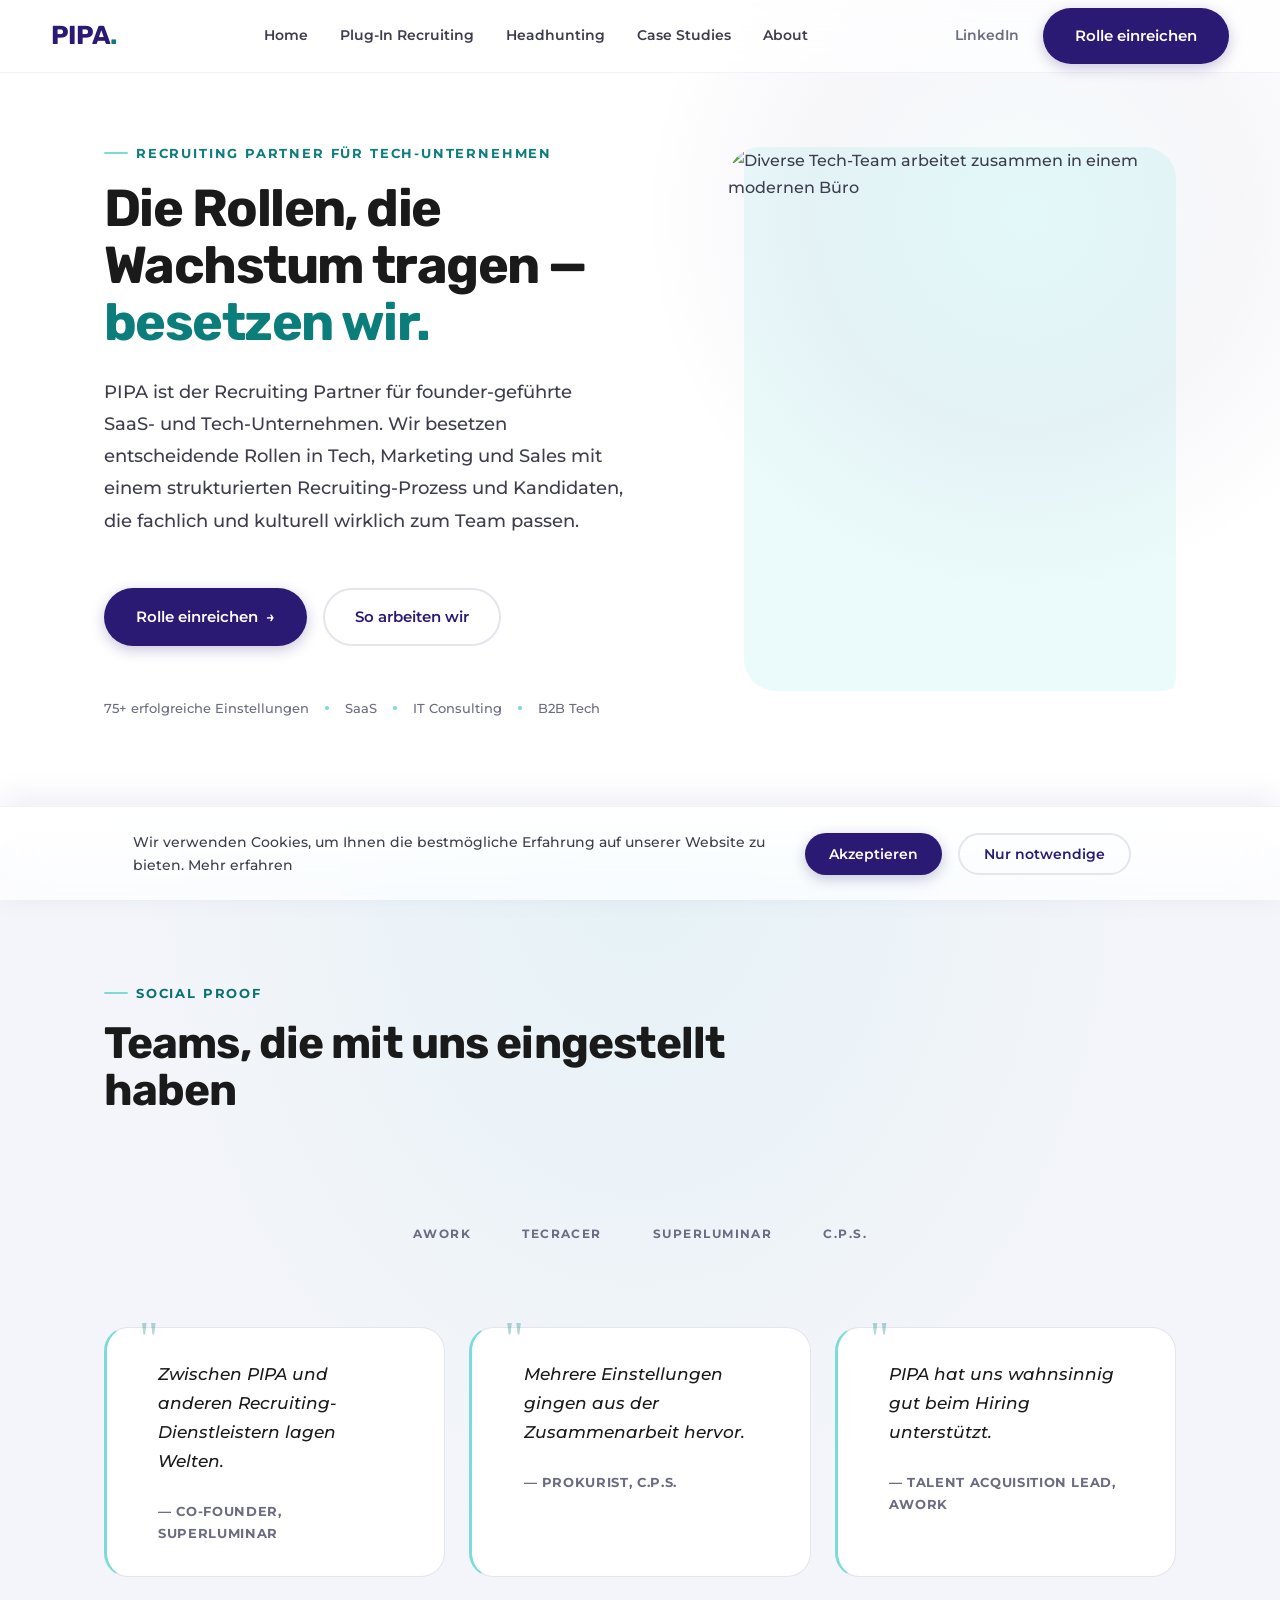
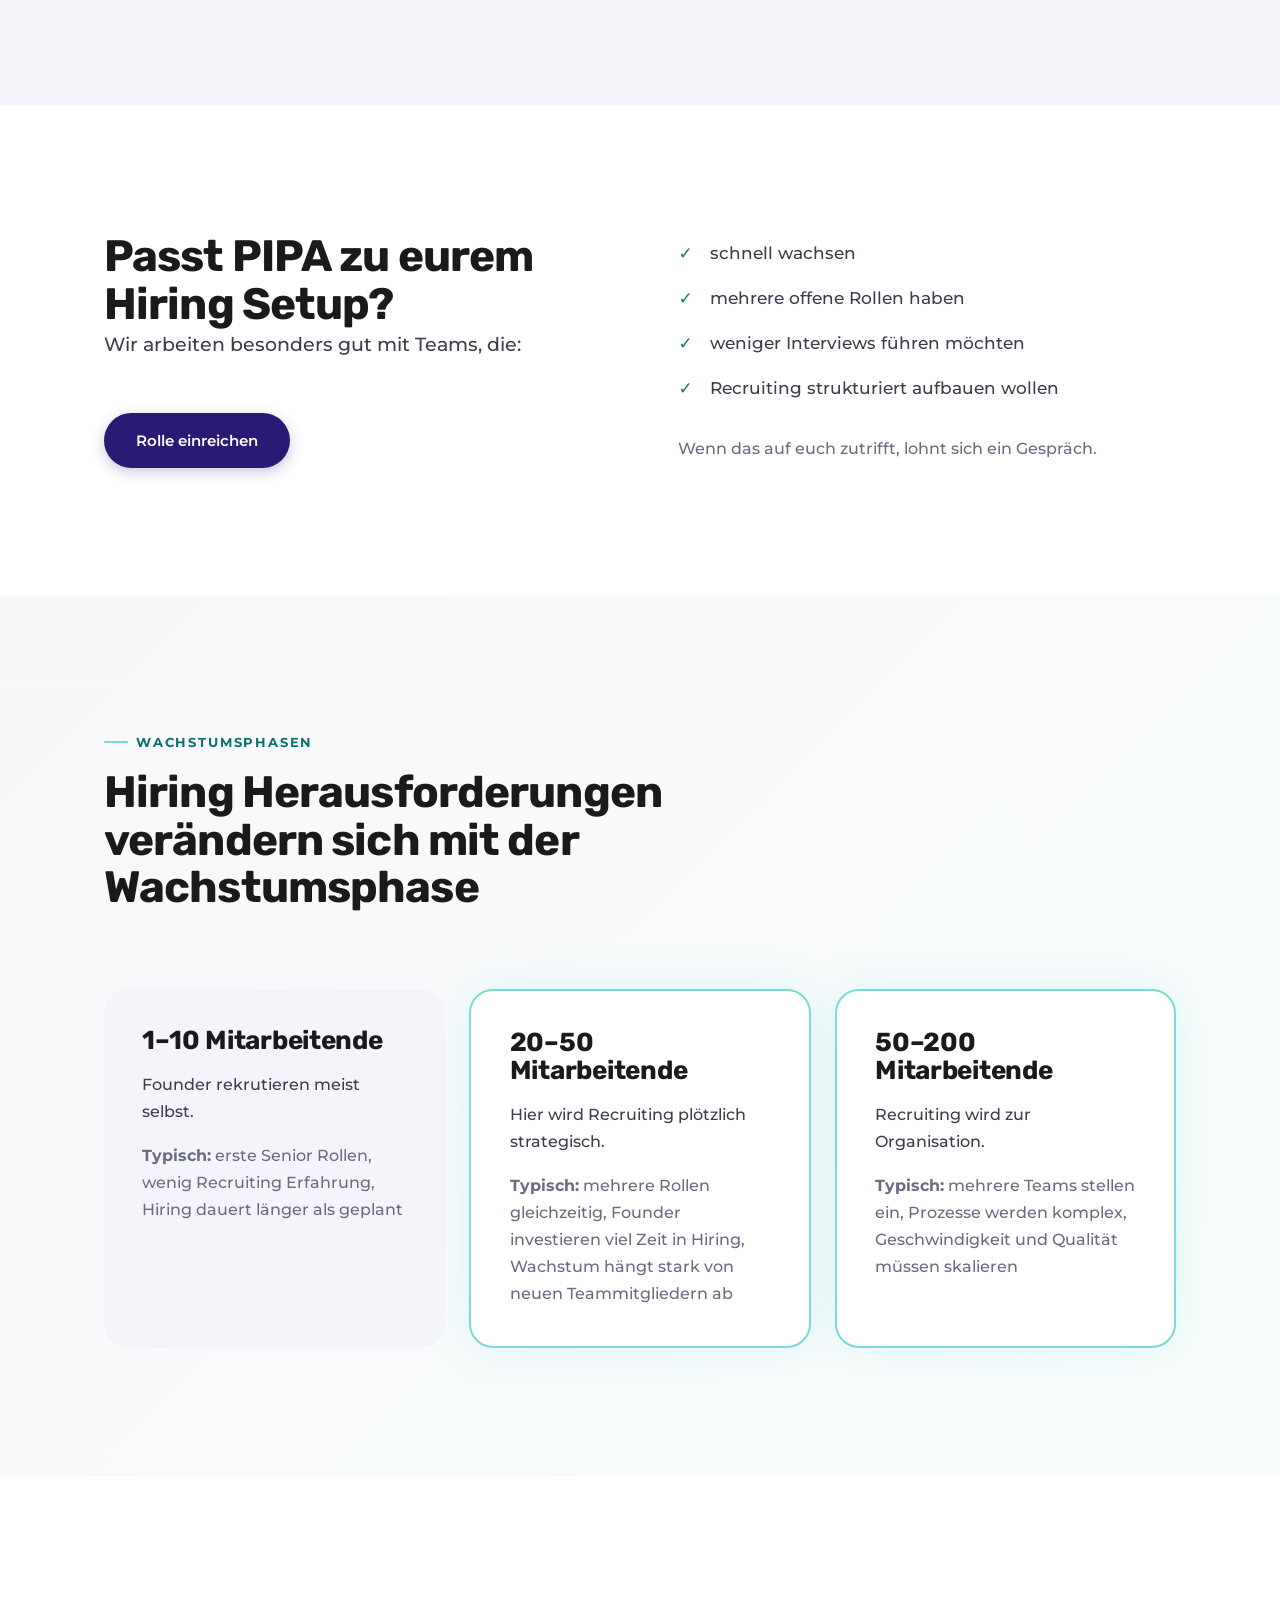
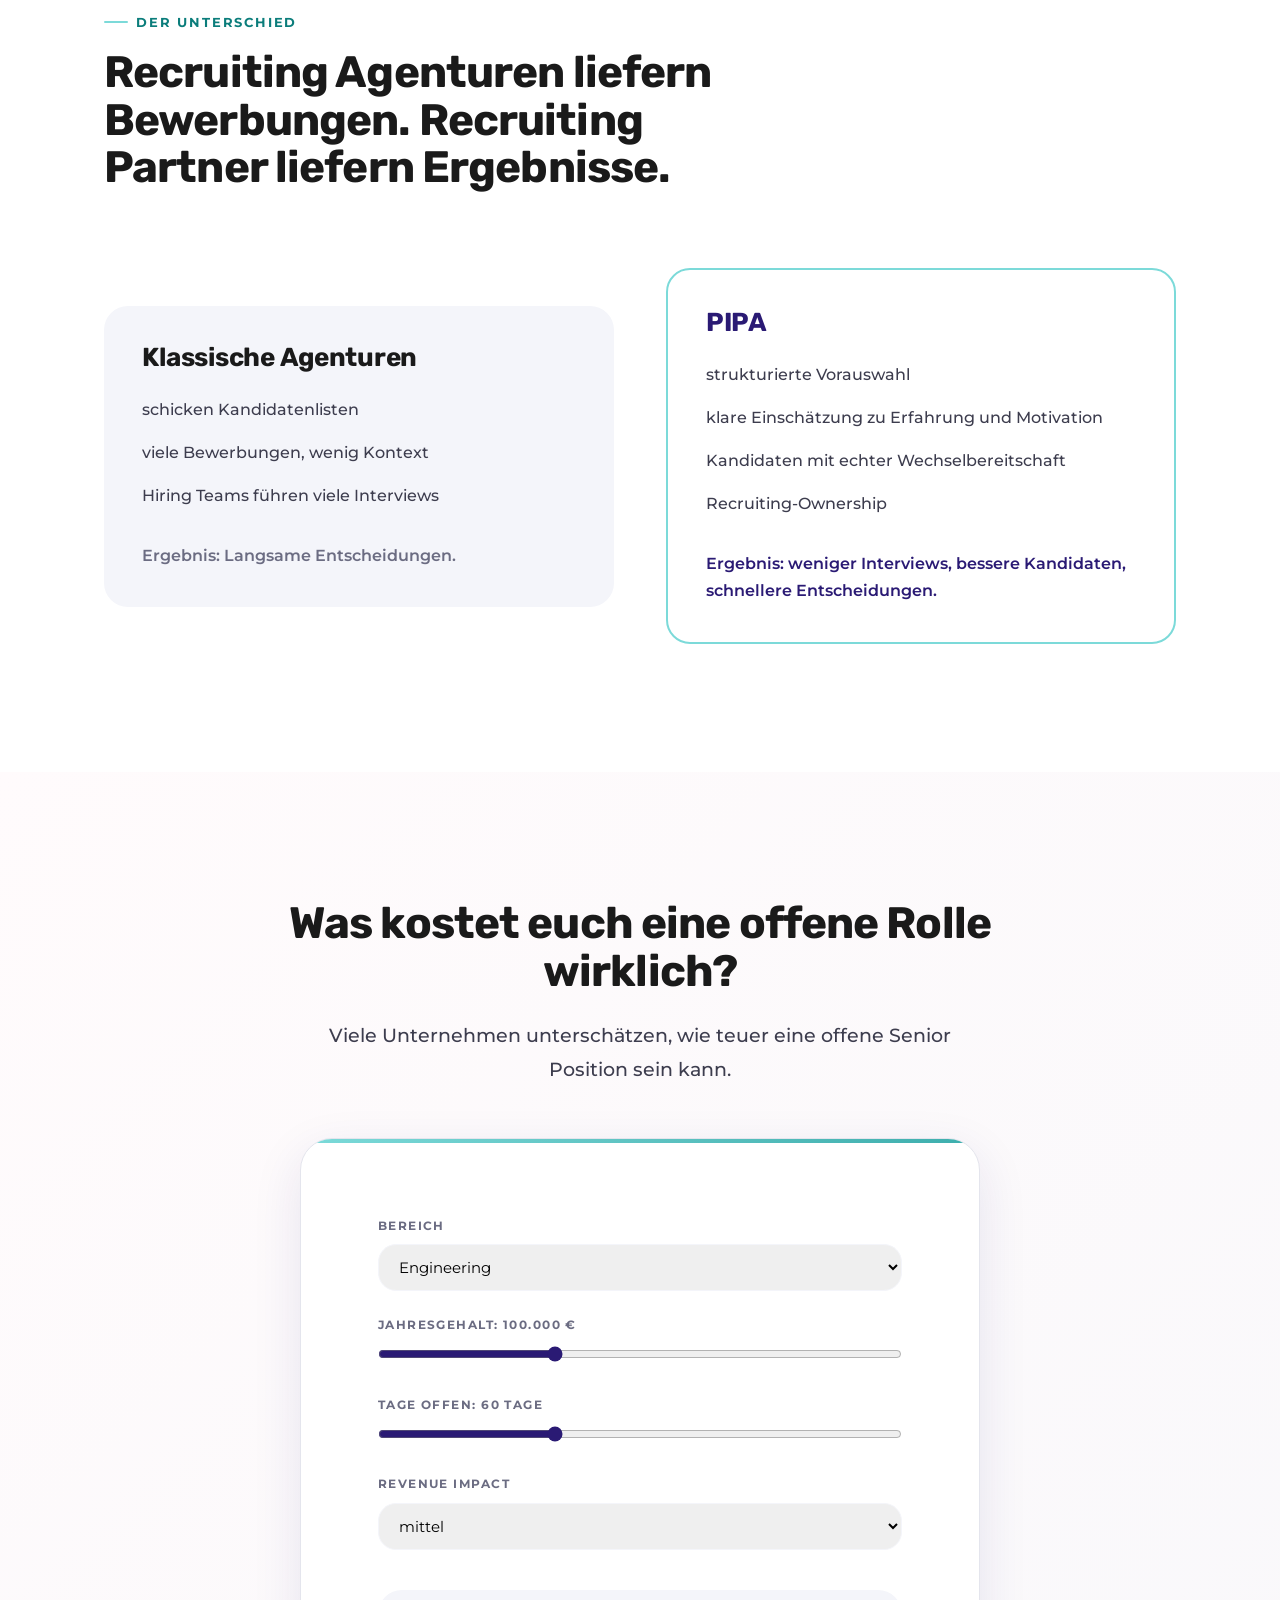
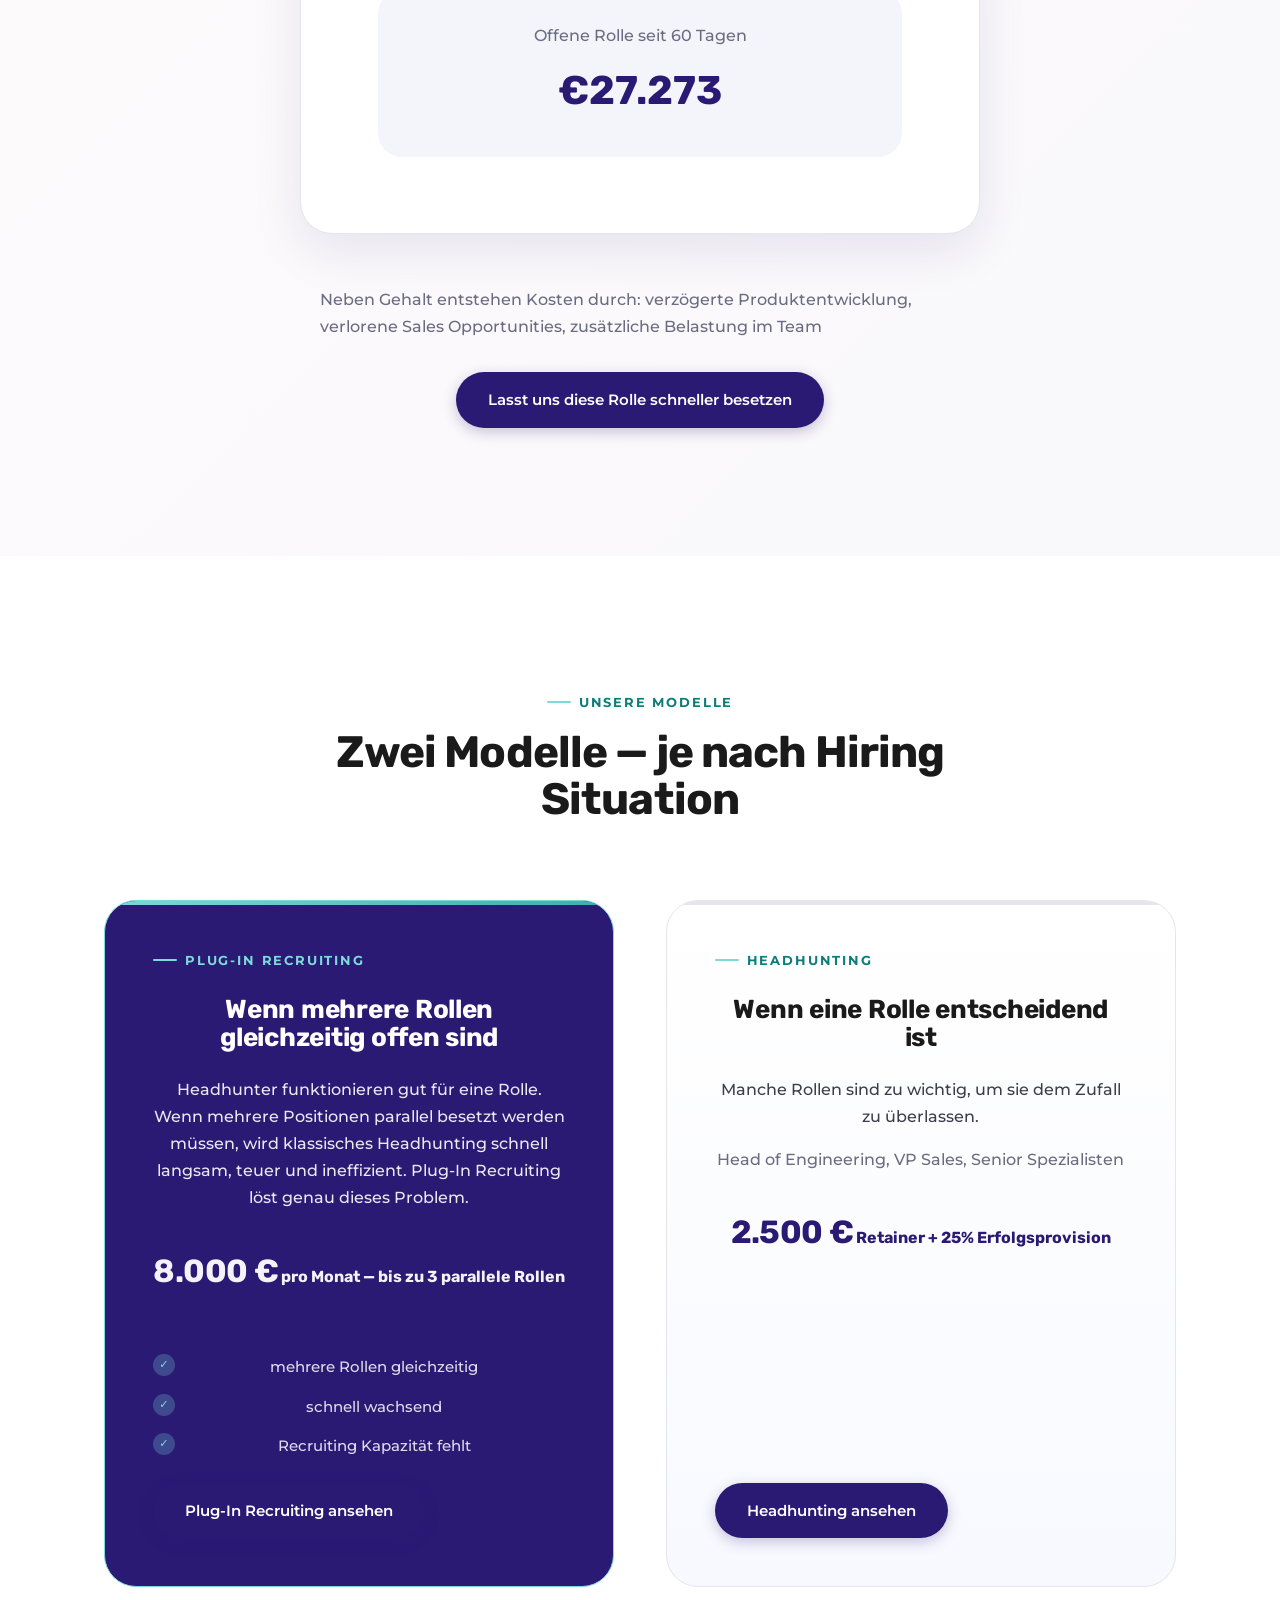
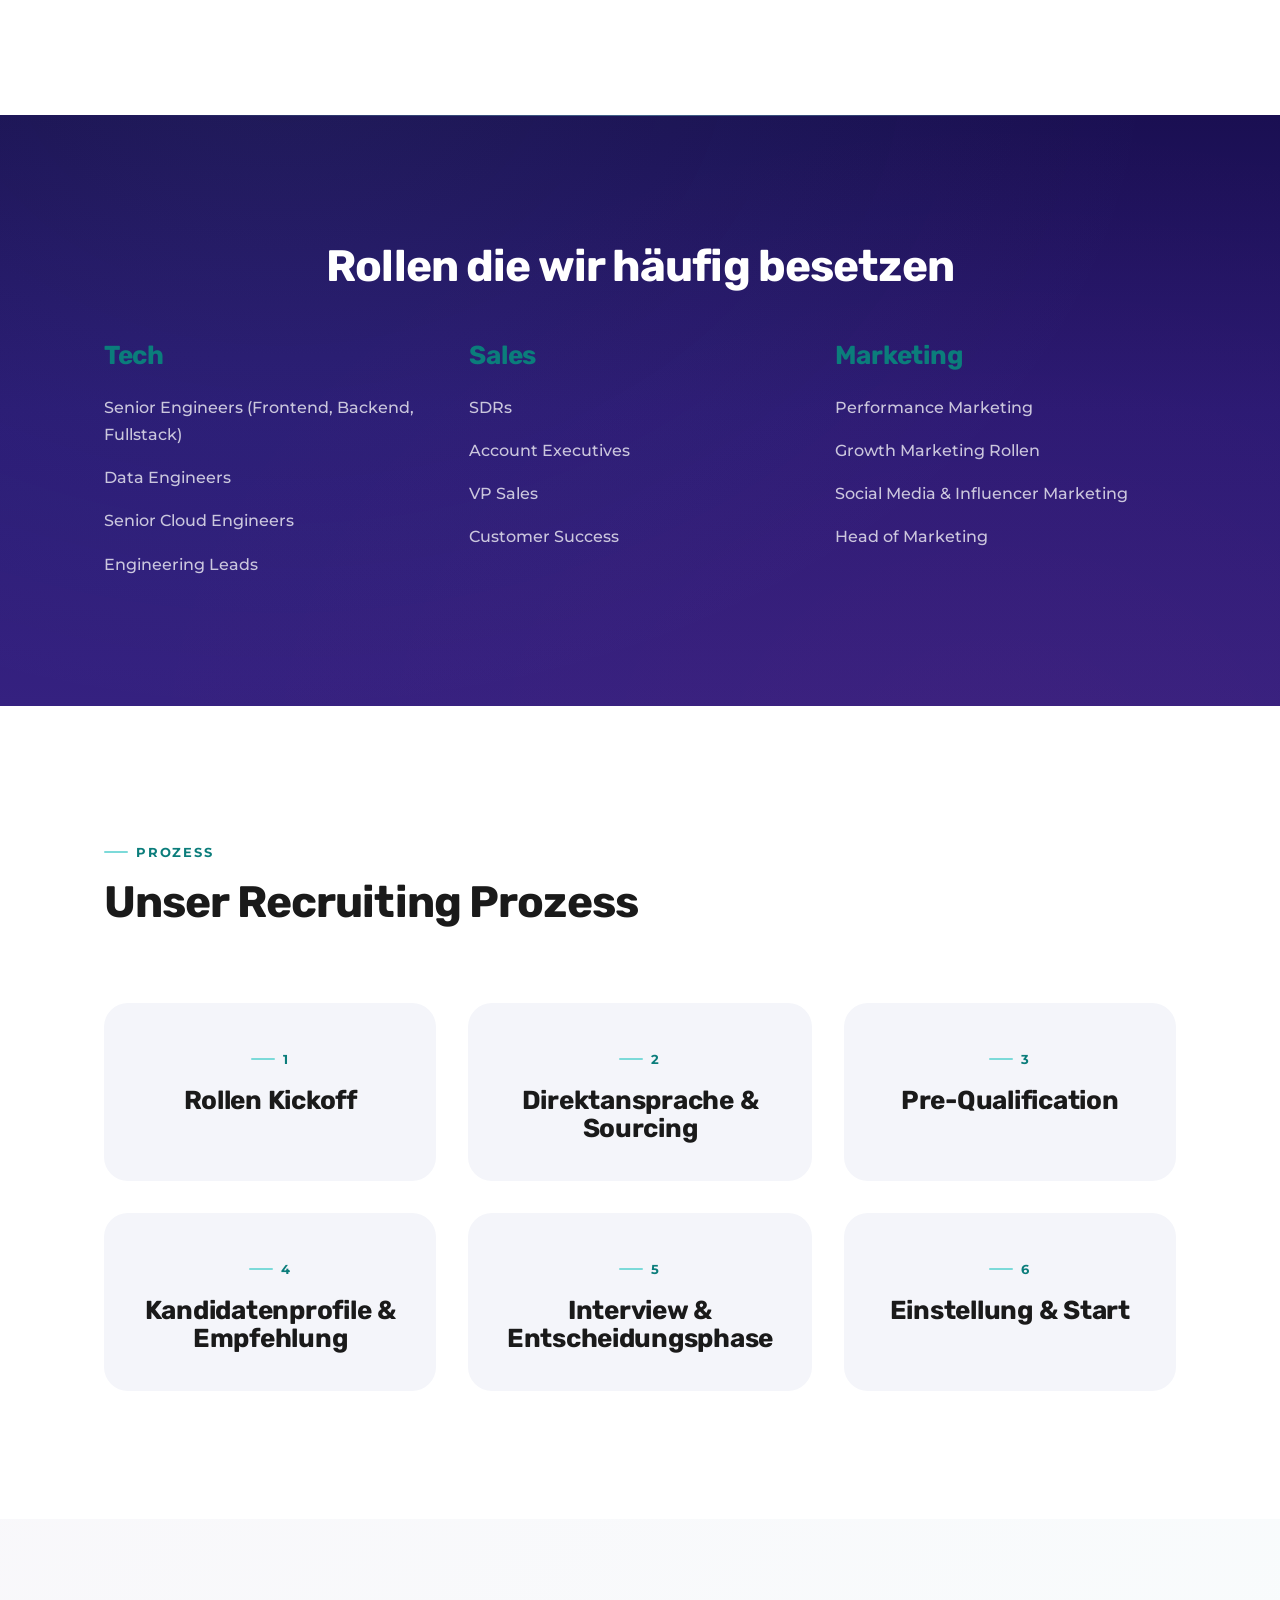
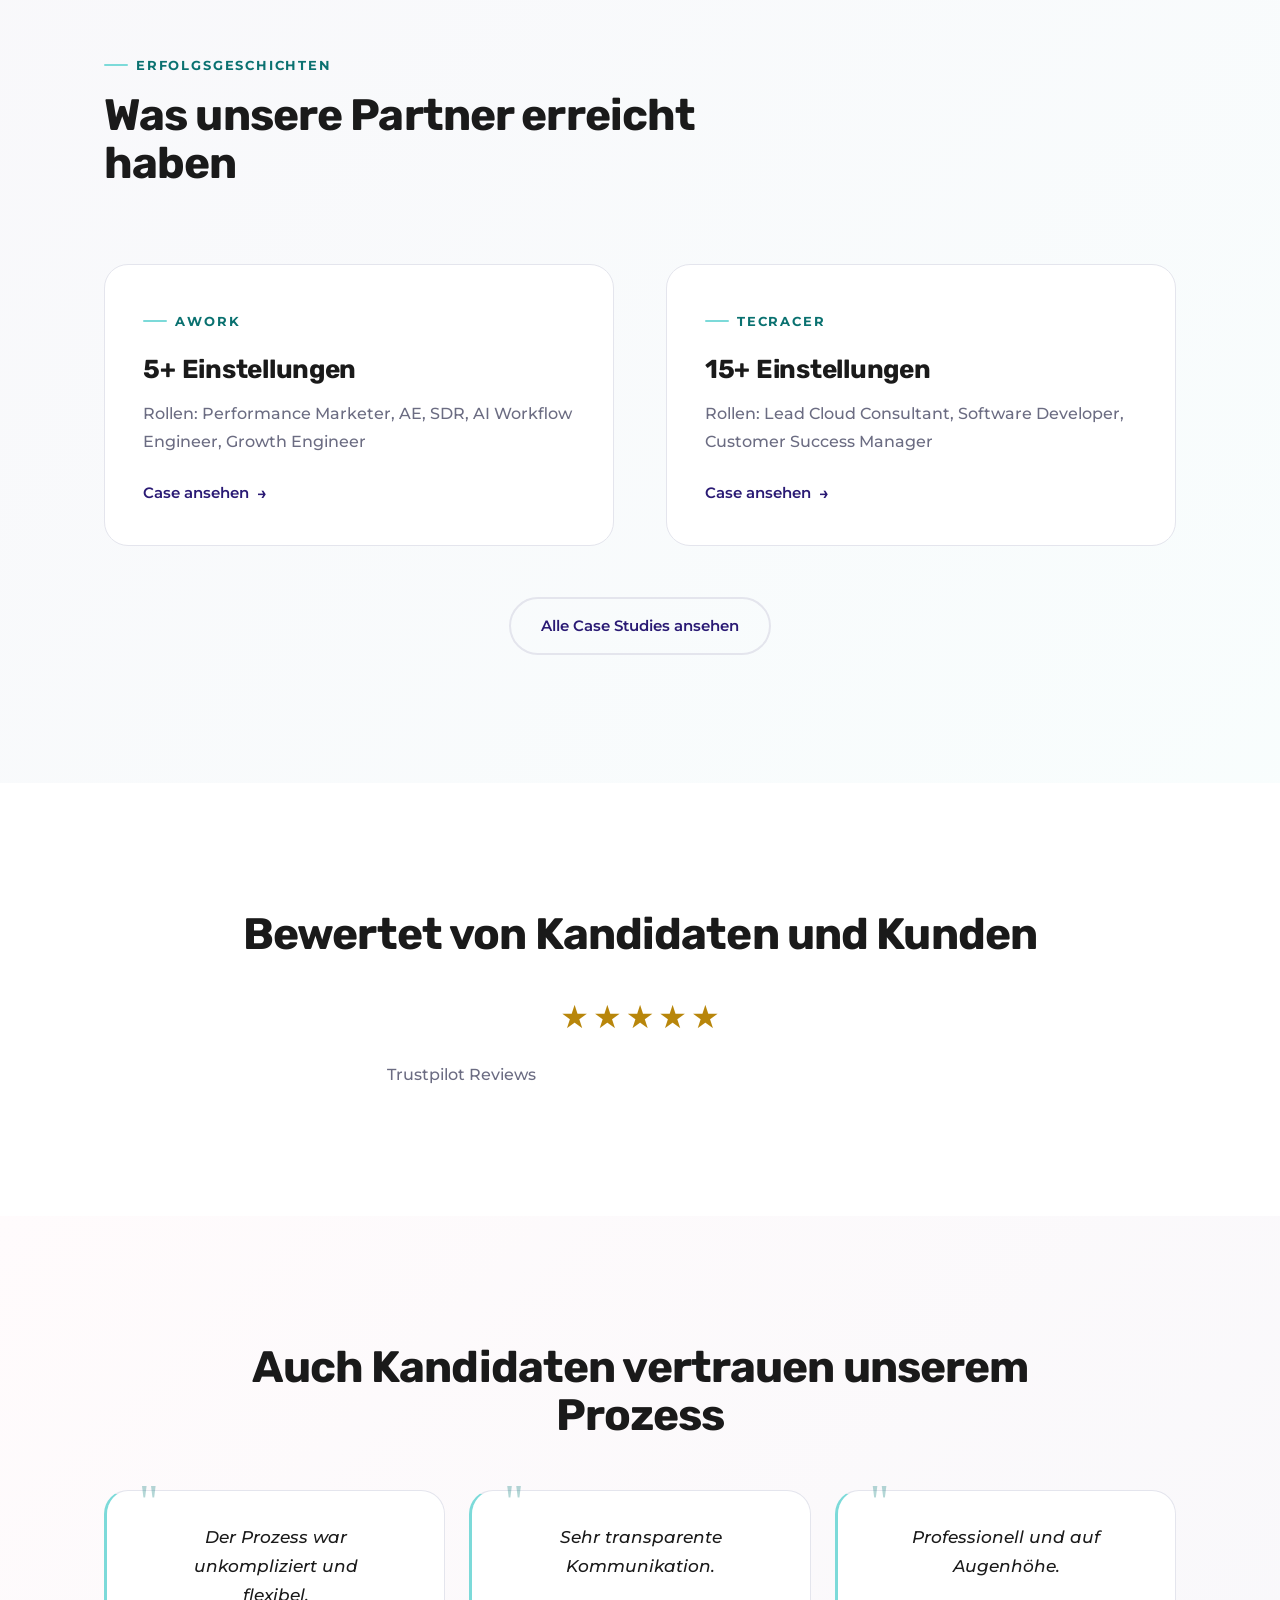
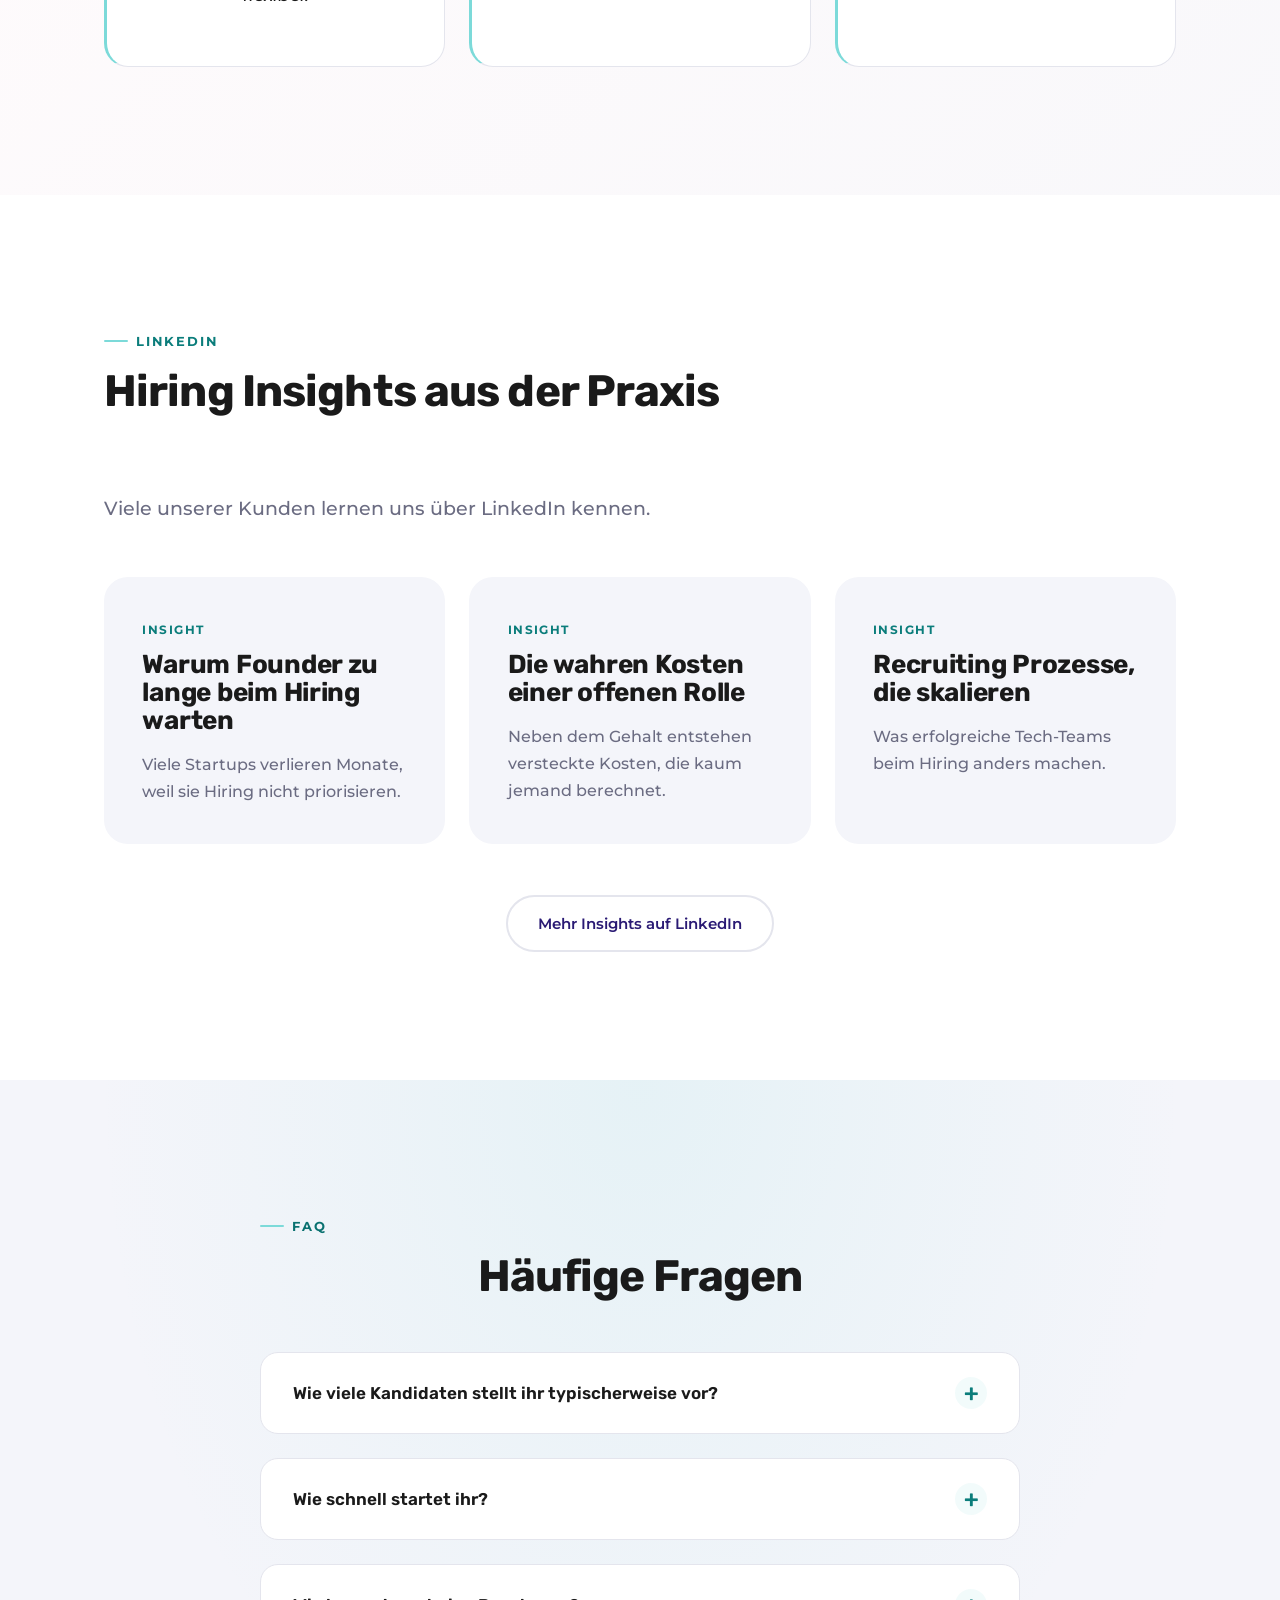
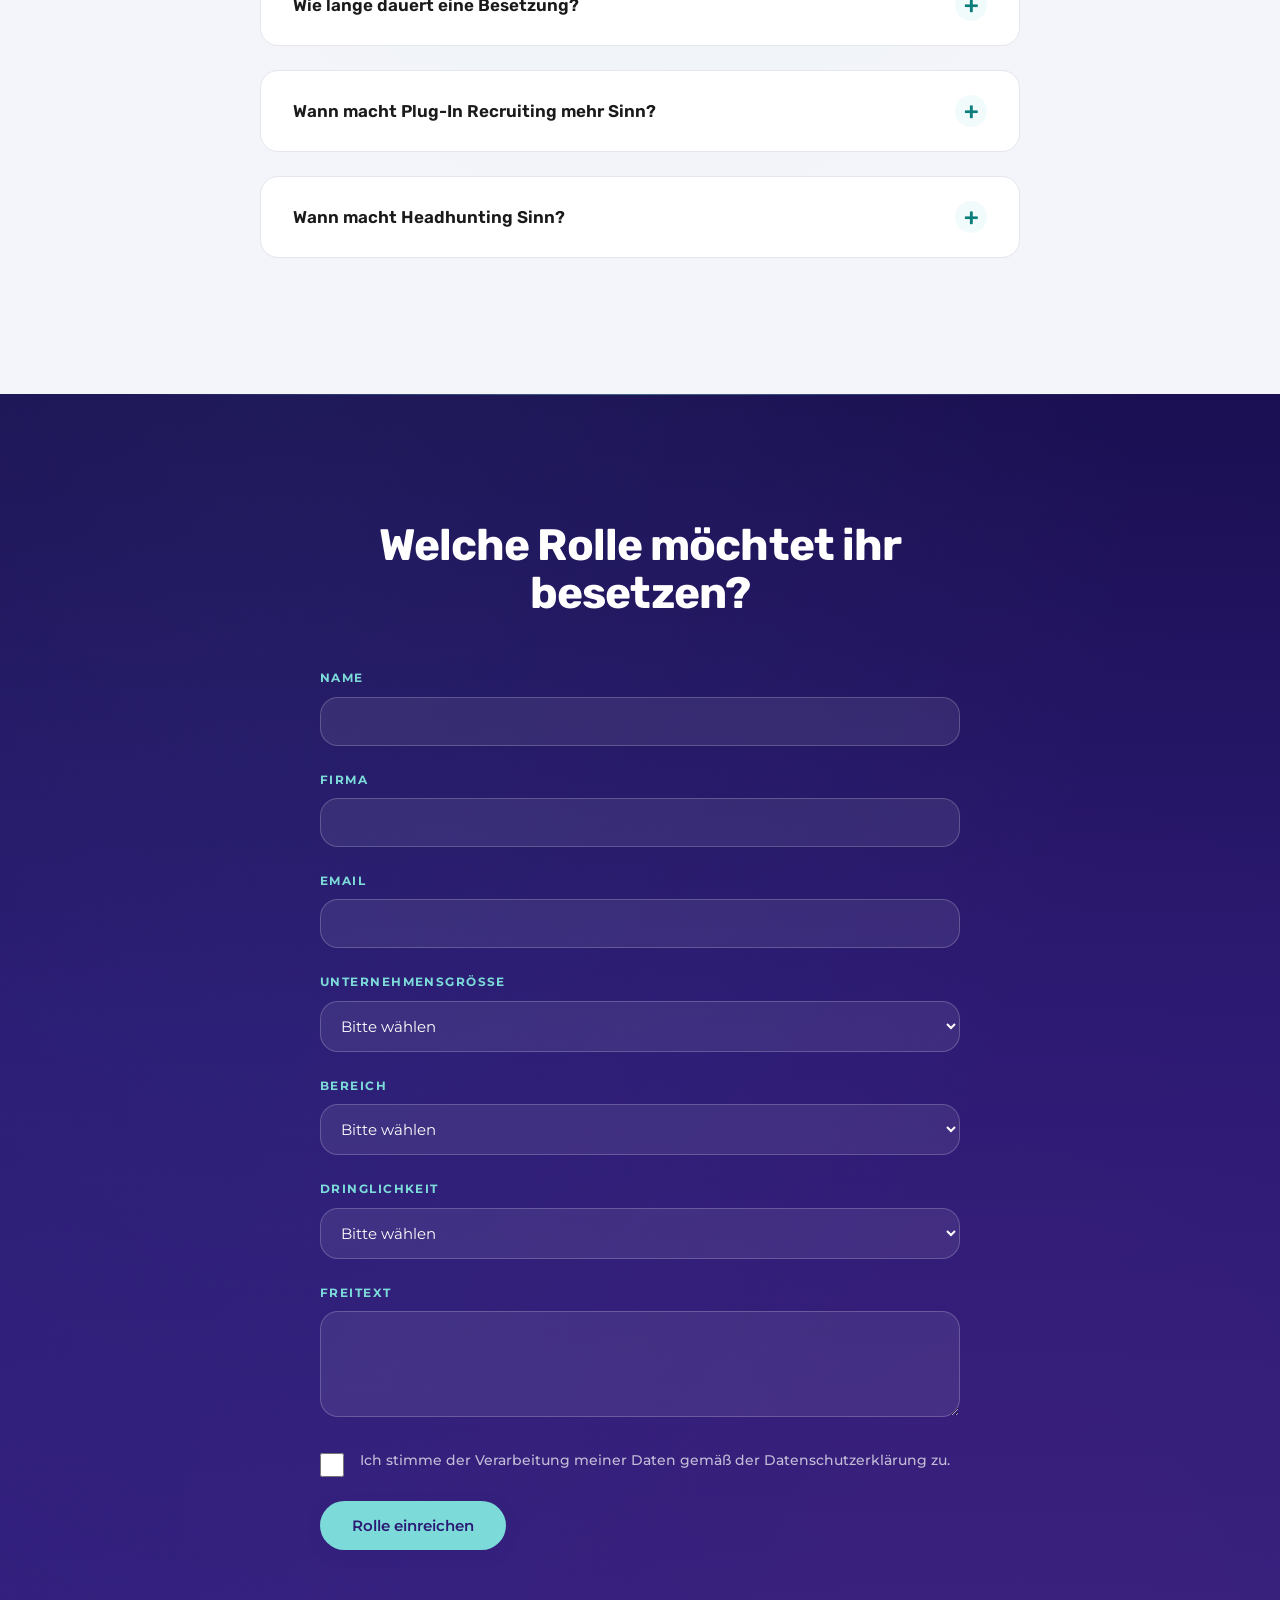
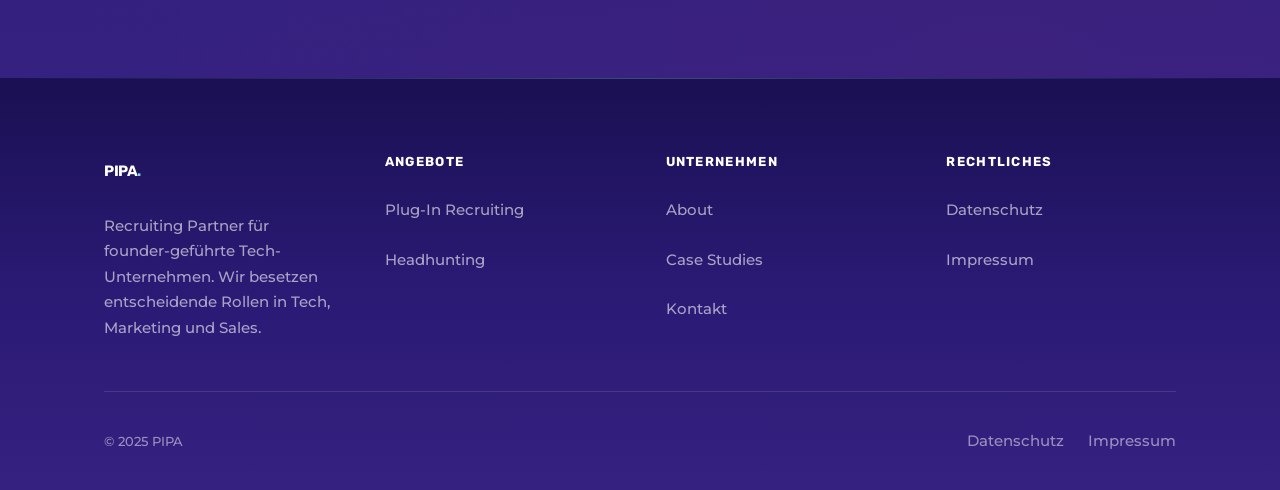
==== commit f5dd2199: "Fix all WCAG 2.1 AA contrast failures across all pages - Add --accent-text (#0B7D7B, 4.58:1), --acce" ====
--- a/index.html
+++ b/index.html
@@ -57,7 +57,7 @@
         <div class="fade-in grid-2 hero-grid">
           <div class="hero-content fade-in-left">
             <span class="eyebrow">Recruiting Partner für Tech-Unternehmen</span>
-            <h1>Die Rollen, die Wachstum tragen —<br> <span style="color: var(--accent);">besetzen wir.</span></h1>
+            <h1>Die Rollen, die Wachstum tragen —<br> <span style="color: var(--accent-text);">besetzen wir.</span></h1>
             <p class="subheadline">PIPA ist der Recruiting Partner für founder-geführte SaaS- und Tech-Unternehmen. Wir besetzen entscheidende Rollen in Tech, Marketing und Sales mit einem strukturierten Recruiting-Prozess und Kandidaten, die fachlich und kulturell wirklich zum Team passen.</p>
             <div class="btn-row">
               <a href="#cta-form" class="btn-primary">Rolle einreichen <span class="arrow">→</span></a>
@@ -126,19 +126,19 @@
           <div>
             <ul style="display: flex; flex-direction: column; gap: var(--space-sm);">
               <li style="padding-left: 32px; position: relative; font-size: 1.0625rem;">
-                <span style="position: absolute; left: 0; color: var(--accent); font-weight: 700;">&#10003;</span>
+                <span style="position: absolute; left: 0; color: var(--accent-text); font-weight: 700;">&#10003;</span>
                 schnell wachsen
               </li>
               <li style="padding-left: 32px; position: relative; font-size: 1.0625rem;">
-                <span style="position: absolute; left: 0; color: var(--accent); font-weight: 700;">&#10003;</span>
+                <span style="position: absolute; left: 0; color: var(--accent-text); font-weight: 700;">&#10003;</span>
                 mehrere offene Rollen haben
               </li>
               <li style="padding-left: 32px; position: relative; font-size: 1.0625rem;">
-                <span style="position: absolute; left: 0; color: var(--accent); font-weight: 700;">&#10003;</span>
+                <span style="position: absolute; left: 0; color: var(--accent-text); font-weight: 700;">&#10003;</span>
                 weniger Interviews führen möchten
               </li>
               <li style="padding-left: 32px; position: relative; font-size: 1.0625rem;">
-                <span style="position: absolute; left: 0; color: var(--accent); font-weight: 700;">&#10003;</span>
+                <span style="position: absolute; left: 0; color: var(--accent-text); font-weight: 700;">&#10003;</span>
                 Recruiting strukturiert aufbauen wollen
               </li>
             </ul>
@@ -301,7 +301,7 @@
           <h2>Rollen die wir häufig besetzen</h2>
           <div class="grid-3 stagger-children" style="margin-top: var(--space-xl); text-align: left;">
             <div>
-              <h3 style="margin-bottom: var(--space-md); color: var(--accent);">Tech</h3>
+              <h3 style="margin-bottom: var(--space-md); color: var(--accent-text);">Tech</h3>
               <ul style="display: flex; flex-direction: column; gap: var(--space-sm);">
                 <li class="body-standard">Senior Engineers (Frontend, Backend, Fullstack)</li>
                 <li class="body-standard">Data Engineers</li>
@@ -310,7 +310,7 @@
               </ul>
             </div>
             <div>
-              <h3 style="margin-bottom: var(--space-md); color: var(--accent);">Sales</h3>
+              <h3 style="margin-bottom: var(--space-md); color: var(--accent-text);">Sales</h3>
               <ul style="display: flex; flex-direction: column; gap: var(--space-sm);">
                 <li class="body-standard">SDRs</li>
                 <li class="body-standard">Account Executives</li>
@@ -319,7 +319,7 @@
               </ul>
             </div>
             <div>
-              <h3 style="margin-bottom: var(--space-md); color: var(--accent);">Marketing</h3>
+              <h3 style="margin-bottom: var(--space-md); color: var(--accent-text);">Marketing</h3>
               <ul style="display: flex; flex-direction: column; gap: var(--space-sm);">
                 <li class="body-standard">Performance Marketing</li>
                 <li class="body-standard">Growth Marketing Rollen</li>
@@ -340,27 +340,27 @@
           <div class="timeline fade-in stagger-children" style="display: grid; grid-template-columns: repeat(3, 1fr); gap: var(--space-lg); margin-top: var(--space-xl);">
             <div class="card card-light" style="text-align: center;">
               <span class="eyebrow">1</span>
-              <h4>Rollen Kickoff</h4>
+              <h3>Rollen Kickoff</h3>
             </div>
             <div class="card card-light" style="text-align: center;">
               <span class="eyebrow">2</span>
-              <h4>Direktansprache &amp; Sourcing</h4>
+              <h3>Direktansprache &amp; Sourcing</h3>
             </div>
             <div class="card card-light" style="text-align: center;">
               <span class="eyebrow">3</span>
-              <h4>Pre-Qualification</h4>
+              <h3>Pre-Qualification</h3>
             </div>
             <div class="card card-light" style="text-align: center;">
               <span class="eyebrow">4</span>
-              <h4>Kandidatenprofile &amp; Empfehlung</h4>
+              <h3>Kandidatenprofile &amp; Empfehlung</h3>
             </div>
             <div class="card card-light" style="text-align: center;">
               <span class="eyebrow">5</span>
-              <h4>Interview &amp; Entscheidungsphase</h4>
+              <h3>Interview &amp; Entscheidungsphase</h3>
             </div>
             <div class="card card-light" style="text-align: center;">
               <span class="eyebrow">6</span>
-              <h4>Einstellung &amp; Start</h4>
+              <h3>Einstellung &amp; Start</h3>
             </div>
           </div>
         </div>
@@ -401,7 +401,7 @@
       <div class="container">
         <div class="fade-in text-center">
           <h2>Bewertet von Kandidaten und Kunden</h2>
-          <div style="margin-top: var(--space-lg); font-size: 2rem; color: #f5a623; display: flex; justify-content: center; gap: 4px;">
+          <div style="margin-top: var(--space-lg); font-size: 2rem; color: #b8860b; display: flex; justify-content: center; gap: 4px;">
             <span>&#9733;</span>
             <span>&#9733;</span>
             <span>&#9733;</span>
@@ -444,18 +444,18 @@
           <p class="body-large" style="margin-top: var(--space-md); color: var(--muted);">Viele unserer Kunden lernen uns über LinkedIn kennen.</p>
           <div class="grid-3" style="margin-top: var(--space-xl); text-align: left;">
             <div class="card card-light">
-              <span class="small-label" style="color: var(--accent);">Insight</span>
-              <h4 style="margin-top: var(--space-xs);">Warum Founder zu lange beim Hiring warten</h4>
+              <span class="small-label" style="color: var(--accent-text);">Insight</span>
+              <h3 style="margin-top: var(--space-xs);">Warum Founder zu lange beim Hiring warten</h3>
               <p class="body-standard" style="margin-top: var(--space-sm); color: var(--muted);">Viele Startups verlieren Monate, weil sie Hiring nicht priorisieren.</p>
             </div>
             <div class="card card-light">
-              <span class="small-label" style="color: var(--accent);">Insight</span>
-              <h4 style="margin-top: var(--space-xs);">Die wahren Kosten einer offenen Rolle</h4>
+              <span class="small-label" style="color: var(--accent-text);">Insight</span>
+              <h3 style="margin-top: var(--space-xs);">Die wahren Kosten einer offenen Rolle</h3>
               <p class="body-standard" style="margin-top: var(--space-sm); color: var(--muted);">Neben dem Gehalt entstehen versteckte Kosten, die kaum jemand berechnet.</p>
             </div>
             <div class="card card-light">
-              <span class="small-label" style="color: var(--accent);">Insight</span>
-              <h4 style="margin-top: var(--space-xs);">Recruiting Prozesse, die skalieren</h4>
+              <span class="small-label" style="color: var(--accent-text);">Insight</span>
+              <h3 style="margin-top: var(--space-xs);">Recruiting Prozesse, die skalieren</h3>
               <p class="body-standard" style="margin-top: var(--space-sm); color: var(--muted);">Was erfolgreiche Tech-Teams beim Hiring anders machen.</p>
             </div>
           </div>
--- a/styles.css
+++ b/styles.css
@@ -10,8 +10,11 @@
   --primary-light: #3d2d8f;
   --primary-dark: #1a0f52;
   --accent: #7CDAD9;
+  --accent-text: #0B7D7B;        /* WCAG AA: 4.58:1 on white — use for text only */
+  --accent-text-on-light: #0A7170; /* WCAG AA: 4.91:1 on #F4F5FA */
   --accent-glow: rgba(124,218,217,0.25);
   --accent-pink: #FF3268;
+  --accent-pink-text: #D4214F;   /* WCAG AA: 4.64:1 on white — use for text only */
   --light-bg: #F4F5FA;
   --surface: #ffffff;
   --dark-text: #1A1A1A;
@@ -215,11 +218,20 @@
   font-weight: 700;
   text-transform: uppercase;
   letter-spacing: 0.14em;
-  color: var(--accent);
+  color: var(--accent-text);
   margin-bottom: var(--space-sm);
   display: inline-flex;
   align-items: center;
   gap: 0.5rem;
+}
+
+.section-light .eyebrow,
+.section-tinted .eyebrow {
+  color: var(--accent-text-on-light);
+}
+
+.section-dark .eyebrow {
+  color: var(--accent);
 }
 
 .eyebrow::before {
@@ -304,6 +316,25 @@
   color: #fff;
 }
 
+.section-dark .card {
+  background: rgba(255,255,255,0.06);
+  color: rgba(255,255,255,0.85);
+  border-color: rgba(255,255,255,0.12);
+}
+
+.section-dark .card h3,
+.section-dark .card h4 {
+  color: #fff;
+}
+
+.section-dark .card p {
+  color: rgba(255,255,255,0.7);
+}
+
+.section-dark .card .eyebrow {
+  color: var(--accent);
+}
+
 .section-light {
   background: var(--light-bg);
   position: relative;
@@ -386,6 +417,13 @@
 
 .section-dark .section-header p {
   color: rgba(255,255,255,0.6);
+}
+
+.section-dark .body-large,
+.section-dark .body-standard,
+.section-dark > .container > .fade-in > p,
+.section-dark > .container > .fade-in > .text-center > p {
+  color: rgba(255,255,255,0.75);
 }
 
 /* Left-aligned section header */
@@ -480,7 +518,7 @@
   position: relative;
 }
 
-.logo span { color: var(--accent); }
+.logo span { color: var(--accent-text); }
 
 .nav-desktop {
   display: flex;
@@ -594,6 +632,8 @@
   margin-top: var(--space-lg);
   text-align: center;
   justify-content: center;
+  color: #fff;
+  border-bottom: none;
 }
 
 @media (max-width: 900px) {
@@ -804,7 +844,7 @@
   left: var(--space-lg);
   font-size: 3rem;
   line-height: 0.8;
-  color: var(--accent);
+  color: var(--accent-text);
   font-family: Georgia, serif;
   opacity: 0.3;
 }
@@ -867,6 +907,10 @@
   color: #fff;
 }
 
+.offer-card.highlighted .eyebrow {
+  color: var(--accent);
+}
+
 .offer-card.highlighted .price {
   color: rgba(255,255,255,0.95);
 }
@@ -1034,7 +1078,7 @@
   font-family: var(--font-heading);
   font-size: 2.5rem;
   font-weight: 700;
-  color: var(--accent);
+  color: var(--accent-text);
   letter-spacing: -0.03em;
   position: relative;
 }
@@ -1088,7 +1132,7 @@
 
 .team-card .role {
   font-size: 0.8125rem;
-  color: var(--accent);
+  color: var(--accent-text);
   font-weight: 700;
   text-transform: uppercase;
   letter-spacing: 0.06em;
@@ -1138,7 +1182,7 @@
   font-weight: 700;
   text-transform: uppercase;
   letter-spacing: 0.08em;
-  color: var(--accent);
+  color: var(--accent-text);
   background: rgba(124,218,217,0.1);
   padding: 0.25rem 0.625rem;
   border-radius: var(--radius-full);
@@ -1207,12 +1251,24 @@
 }
 
 .form-checkbox input[type="checkbox"] {
-  width: 1.25rem;
-  height: 1.25rem;
+  width: 1.5rem;
+  height: 1.5rem;
+  min-width: 1.5rem;
+  min-height: 1.5rem;
   margin-top: 0.0625rem;
   accent-color: var(--primary);
   flex-shrink: 0;
   border-radius: 0.25rem;
+  cursor: pointer;
+}
+
+input[type="checkbox"] {
+  width: 1.5rem;
+  height: 1.5rem;
+  min-width: 1.5rem;
+  min-height: 1.5rem;
+  accent-color: var(--primary);
+  cursor: pointer;
 }
 
 .form-card {
@@ -1385,7 +1441,7 @@
 .accordion-header .icon {
   font-size: 1.5rem;
   transition: transform 0.4s var(--ease-out);
-  color: var(--accent);
+  color: var(--accent-text);
   flex-shrink: 0;
   margin-left: var(--space-md);
   width: 2rem;
@@ -1480,7 +1536,7 @@
   content: '\2715';
   position: absolute;
   left: 0;
-  color: var(--accent-pink);
+  color: var(--accent-pink-text);
   font-weight: 700;
 }
 
@@ -1488,7 +1544,7 @@
   content: '\2713';
   position: absolute;
   left: 0;
-  color: var(--accent);
+  color: var(--accent-text);
   font-weight: 700;
 }
 
@@ -1592,7 +1648,7 @@
 }
 
 .range-group label span {
-  color: var(--accent);
+  color: var(--accent-text);
   font-weight: 700;
 }
 
@@ -1608,8 +1664,8 @@
 
 .range-group input[type="range"]::-webkit-slider-thumb {
   -webkit-appearance: none;
-  width: 1.375rem;
-  height: 1.375rem;
+  width: 1.75rem;
+  height: 1.75rem;
   border-radius: 50%;
   background: var(--primary);
   cursor: pointer;
@@ -1619,6 +1675,16 @@
 
 .range-group input[type="range"]::-webkit-slider-thumb:hover {
   transform: scale(1.15);
+}
+
+.range-group input[type="range"]::-moz-range-thumb {
+  width: 1.75rem;
+  height: 1.75rem;
+  border: none;
+  border-radius: 50%;
+  background: var(--primary);
+  cursor: pointer;
+  box-shadow: 0 0.125rem 0.5rem rgba(42,26,116,0.3);
 }
 
 .calc-output {
@@ -1893,6 +1959,8 @@
 }
 
 .footer .logo { color: #fff; margin-bottom: var(--space-md); display: inline-block; }
+.footer .logo span { color: var(--accent); }
+.section-dark .logo span { color: var(--accent); }
 
 .footer .footer-brand-desc {
   max-width: 20rem;
@@ -1909,7 +1977,7 @@
 }
 
 .footer a {
-  color: rgba(255,255,255,0.5);
+  color: rgba(255,255,255,0.6);
   font-size: 0.9375rem;
   display: block;
   padding: 0.25rem 0;
